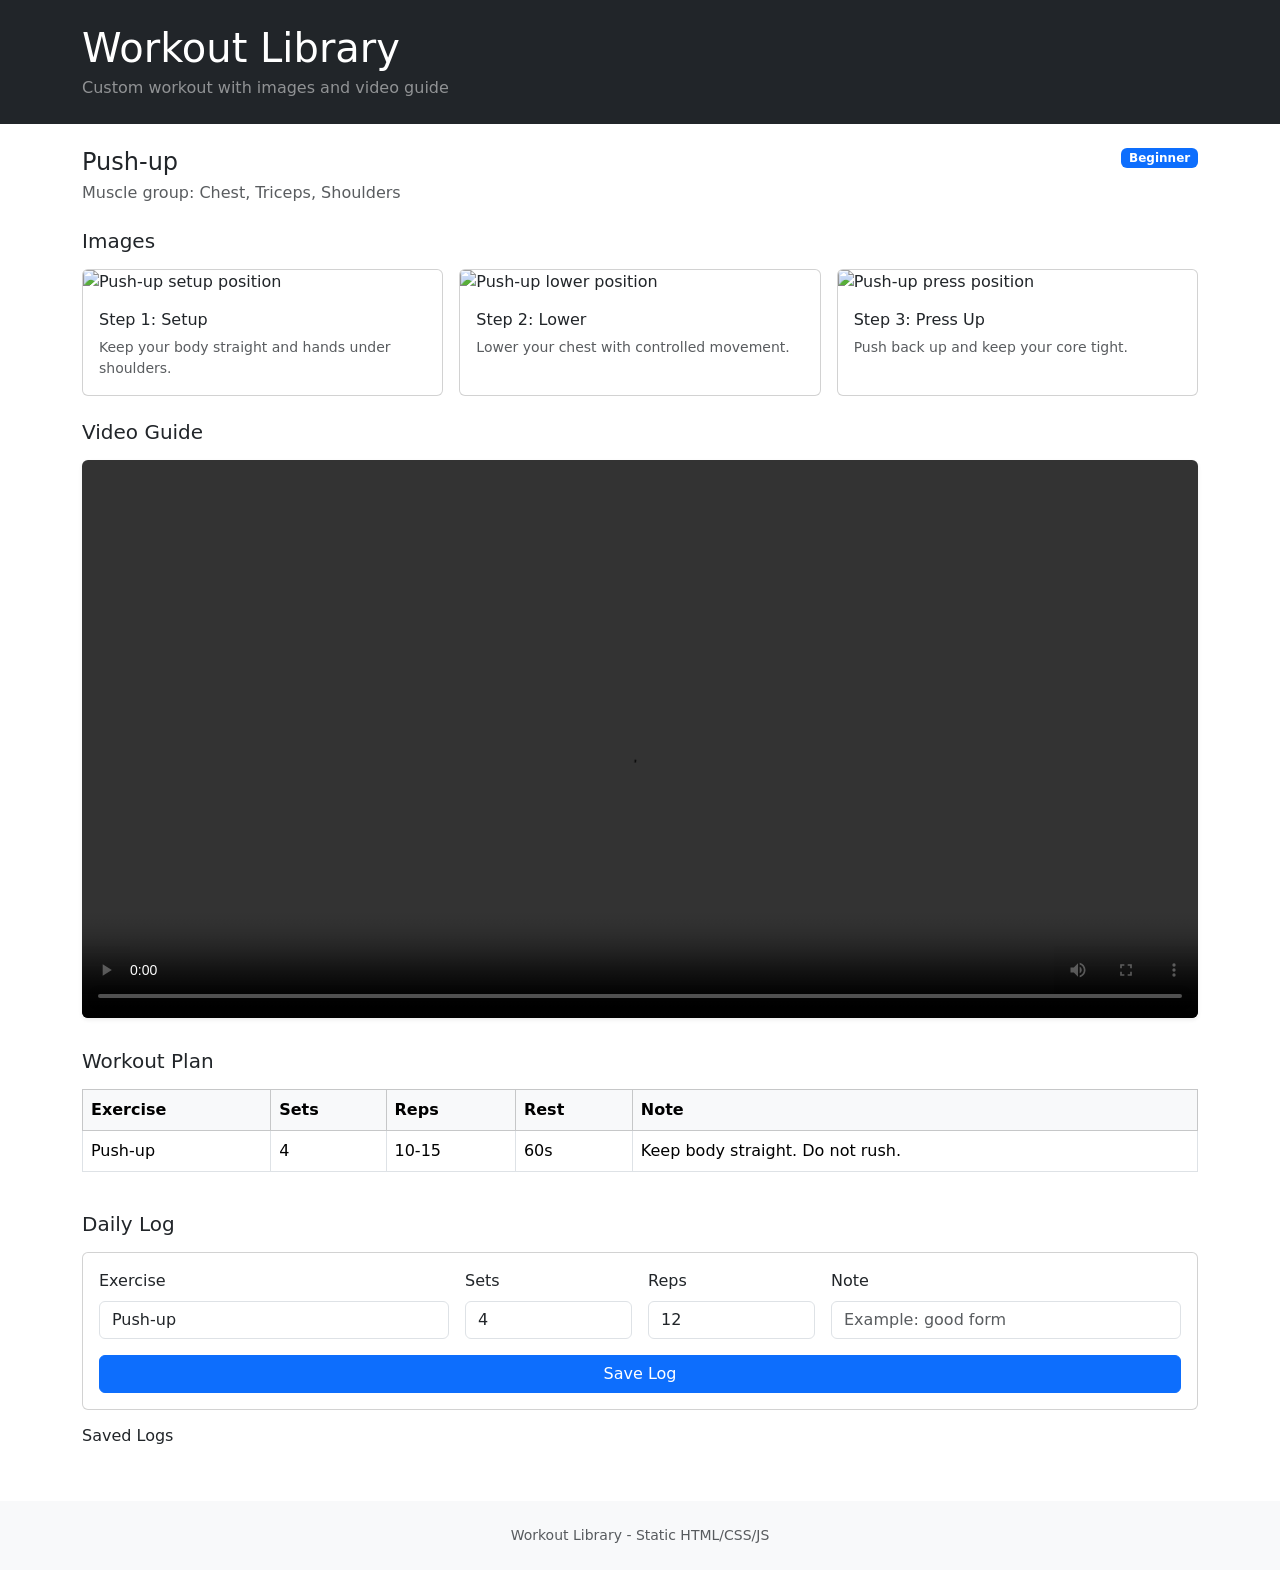
==== index.html @ 6183d4b6 "add index" ====
<!doctype html>
<html lang="en">
<head>
  <meta charset="UTF-8" />
  <meta name="viewport" content="width=device-width, initial-scale=1.0" />

  <title>Workout Library</title>

  <!-- Bootstrap 5 CDN -->
  <link
    href="https://cdn.jsdelivr.net/npm/bootstrap@5.3.3/dist/css/bootstrap.min.css"
    rel="stylesheet"
  />

  <link rel="stylesheet" href="./assets/css/style.css" />
</head>
<body>
  <header class="bg-dark text-white py-4">
    <div class="container">
      <h1 class="mb-1">Workout Library</h1>
      <p class="mb-0 text-white-50">
        Custom workout with images and video guide
      </p>
    </div>
  </header>

  <main class="container py-4">
    <section class="mb-4">
      <div class="d-flex flex-column flex-md-row justify-content-between gap-3">
        <div>
          <h2 class="h4 mb-1">Push-up</h2>
          <p class="text-muted mb-0">
            Muscle group: Chest, Triceps, Shoulders
          </p>
        </div>

        <span class="badge text-bg-primary align-self-start">
          Beginner
        </span>
      </div>
    </section>

    <section class="mb-4">
      <h3 class="h5 mb-3">Images</h3>

      <div class="row g-3">
        <div class="col-12 col-md-4">
          <div class="card h-100">
            <img
              src="./assets/images/pushup-1.jpg"
              class="card-img-top workout-image"
              alt="Push-up setup position"
            />
            <div class="card-body">
              <h4 class="h6 card-title">Step 1: Setup</h4>
              <p class="card-text small text-muted">
                Keep your body straight and hands under shoulders.
              </p>
            </div>
          </div>
        </div>

        <div class="col-12 col-md-4">
          <div class="card h-100">
            <img
              src="./assets/images/pushup-2.jpg"
              class="card-img-top workout-image"
              alt="Push-up lower position"
            />
            <div class="card-body">
              <h4 class="h6 card-title">Step 2: Lower</h4>
              <p class="card-text small text-muted">
                Lower your chest with controlled movement.
              </p>
            </div>
          </div>
        </div>

        <div class="col-12 col-md-4">
          <div class="card h-100">
            <img
              src="./assets/images/pushup-3.jpg"
              class="card-img-top workout-image"
              alt="Push-up press position"
            />
            <div class="card-body">
              <h4 class="h6 card-title">Step 3: Press Up</h4>
              <p class="card-text small text-muted">
                Push back up and keep your core tight.
              </p>
            </div>
          </div>
        </div>
      </div>
    </section>

    <section class="mb-4">
      <h3 class="h5 mb-3">Video Guide</h3>

      <!-- Option A: Local MP4 video -->
      <video class="w-100 rounded shadow-sm" controls>
        <source src="./assets/videos/pushup-guide.mp4" type="video/mp4" />
        Your browser does not support the video tag.
      </video>

      <!-- Option B: YouTube embed, use this if you do not want to upload mp4 -->
      <!--
      <div class="ratio ratio-16x9">
        <iframe
          src="https://www.youtube.com/embed/VIDEO_ID"
          title="Push-up guide"
          allowfullscreen>
        </iframe>
      </div>
      -->
    </section>

    <section class="mb-4">
      <h3 class="h5 mb-3">Workout Plan</h3>

      <div class="table-responsive">
        <table class="table table-bordered align-middle">
          <thead class="table-light">
            <tr>
              <th>Exercise</th>
              <th>Sets</th>
              <th>Reps</th>
              <th>Rest</th>
              <th>Note</th>
            </tr>
          </thead>
          <tbody>
            <tr>
              <td>Push-up</td>
              <td>4</td>
              <td>10-15</td>
              <td>60s</td>
              <td>Keep body straight. Do not rush.</td>
            </tr>
          </tbody>
        </table>
      </div>
    </section>

    <section class="mb-4">
      <h3 class="h5 mb-3">Daily Log</h3>

      <form id="logForm" class="card card-body">
        <div class="row g-3">
          <div class="col-12 col-md-4">
            <label for="exerciseName" class="form-label">Exercise</label>
            <input
              id="exerciseName"
              class="form-control"
              type="text"
              value="Push-up"
            />
          </div>

          <div class="col-6 col-md-2">
            <label for="sets" class="form-label">Sets</label>
            <input id="sets" class="form-control" type="number" value="4" />
          </div>

          <div class="col-6 col-md-2">
            <label for="reps" class="form-label">Reps</label>
            <input id="reps" class="form-control" type="number" value="12" />
          </div>

          <div class="col-12 col-md-4">
            <label for="note" class="form-label">Note</label>
            <input
              id="note"
              class="form-control"
              type="text"
              placeholder="Example: good form"
            />
          </div>
        </div>

        <button class="btn btn-primary mt-3" type="submit">
          Save Log
        </button>
      </form>

      <div class="mt-3">
        <h4 class="h6">Saved Logs</h4>
        <ul id="logList" class="list-group"></ul>
      </div>
    </section>
  </main>

  <footer class="py-4 bg-light">
    <div class="container text-center text-muted small">
      Workout Library - Static HTML/CSS/JS
    </div>
  </footer>

  <script src="./assets/js/app.js"></script>
</body>
</html>
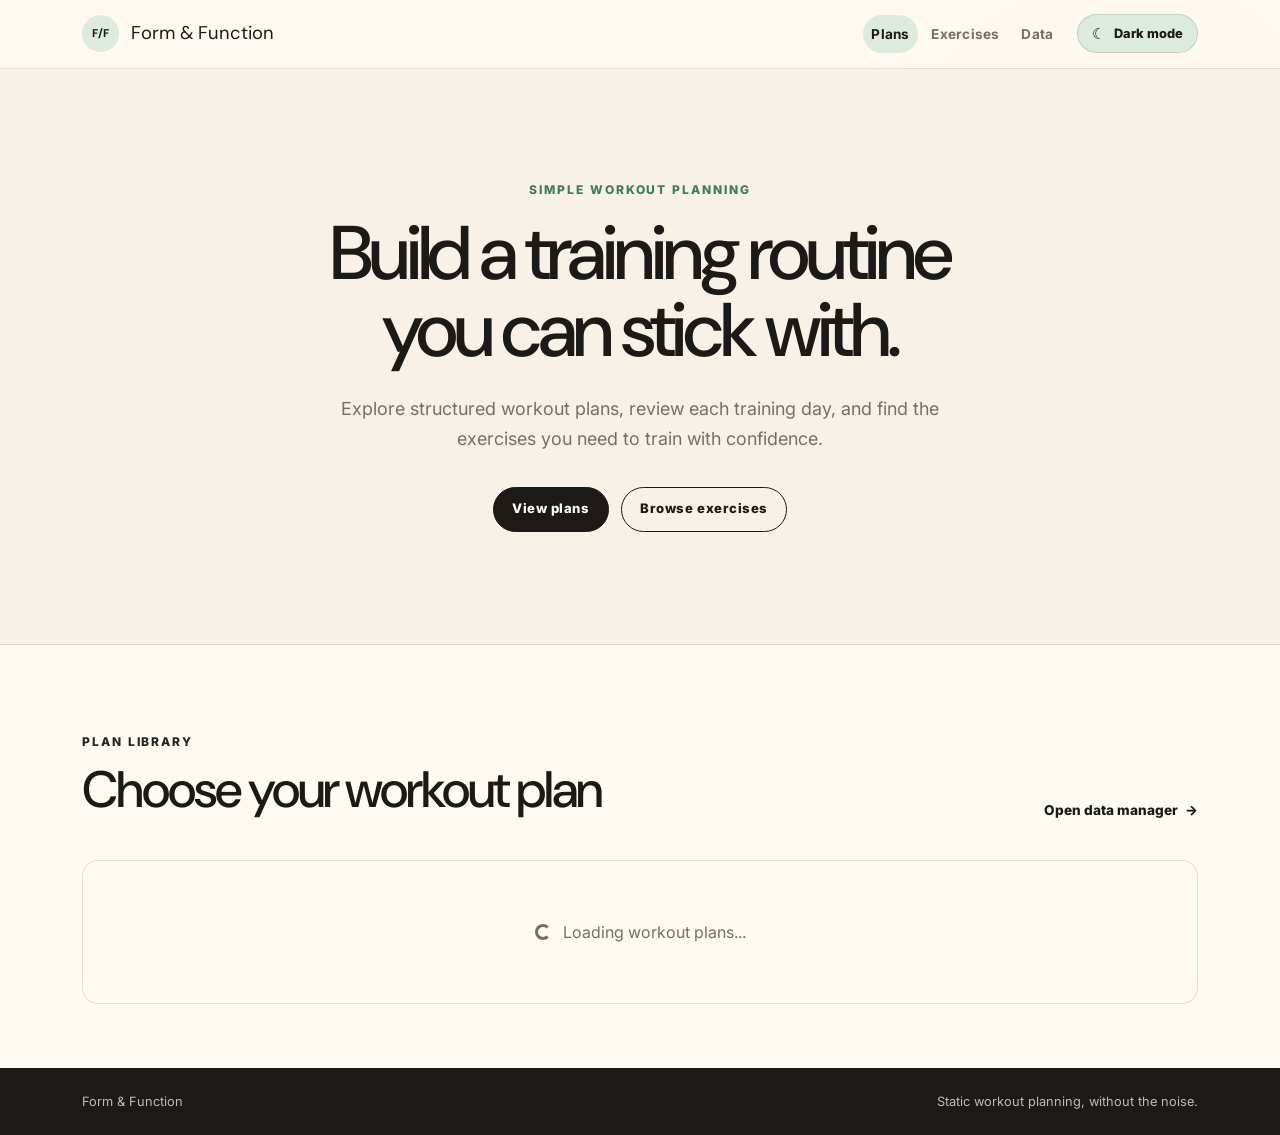
==== commit 2402aa08: "[v2] | Update UI." ====
--- a/index.html
+++ b/index.html
@@ -1,201 +1,122 @@
 <!doctype html>
 <html lang="en">
 <head>
-  <meta charset="UTF-8" />
-  <meta name="viewport" content="width=device-width, initial-scale=1.0" />
-
-  <title>Workout Library</title>
-
-  <!-- Bootstrap 5 CDN -->
+  <meta charset="utf-8" />
+  <meta name="viewport" content="width=device-width, initial-scale=1" />
+  <meta
+    name="description"
+    content="Browse JSON-driven workout plans for strength, mobility, and conditioning."
+  />
+  <title>Workout Plans | Form & Function</title>
   <link
     href="https://cdn.jsdelivr.net/npm/bootstrap@5.3.3/dist/css/bootstrap.min.css"
     rel="stylesheet"
+    integrity="sha384-QWTKZyjpPEjISv5WaRU9OFeRpok6YctnYmDr5pNlyT2bRjXh0JMhjY6hW+ALEwIH"
+    crossorigin="anonymous"
   />
-
-  <link rel="stylesheet" href="./assets/css/style.css" />
+  <script>
+    (() => {
+      const storedTheme = localStorage.getItem("ff-theme");
+      const prefersDark = window.matchMedia("(prefers-color-scheme: dark)").matches;
+      const theme = storedTheme || (prefersDark ? "dark" : "light");
+      document.documentElement.setAttribute("data-theme", theme);
+    })();
+  </script>
+  <link rel="stylesheet" href="./assets/css/main.css" />
 </head>
 <body>
-  <header class="bg-dark text-white py-4">
+  <nav class="navbar navbar-expand-md navbar-light home-navbar" aria-label="Primary navigation">
     <div class="container">
-      <h1 class="mb-1">Workout Library</h1>
-      <p class="mb-0 text-white-50">
-        Custom workout with images and video guide
-      </p>
+      <a class="navbar-brand" href="./index.html">
+        <span class="brand-mark" aria-hidden="true">F/F</span>
+        Form &amp; Function
+      </a>
+      <button
+        class="navbar-toggler"
+        type="button"
+        data-bs-toggle="collapse"
+        data-bs-target="#mainNavigation"
+        aria-controls="mainNavigation"
+        aria-expanded="false"
+        aria-label="Toggle navigation"
+      >
+        <span class="navbar-toggler-icon"></span>
+      </button>
+      <div class="collapse navbar-collapse" id="mainNavigation">
+        <ul class="navbar-nav ms-auto">
+          <li class="nav-item"><a class="nav-link active" aria-current="page" href="./index.html">Plans</a></li>
+          <li class="nav-item"><a class="nav-link" href="./exercises.html">Exercises</a></li>
+          <li class="nav-item"><a class="nav-link" href="./data-manager.html">Data</a></li>
+        </ul>
+        <button
+          class="theme-toggle"
+          type="button"
+          data-theme-toggle
+          aria-label="Switch to dark mode"
+          aria-pressed="false"
+        >
+          <span class="theme-toggle-icon" aria-hidden="true"></span>
+          <span class="theme-toggle-label">Dark mode</span>
+        </button>
+      </div>
     </div>
-  </header>
+  </nav>
 
-  <main class="container py-4">
-    <section class="mb-4">
-      <div class="d-flex flex-column flex-md-row justify-content-between gap-3">
-        <div>
-          <h2 class="h4 mb-1">Push-up</h2>
-          <p class="text-muted mb-0">
-            Muscle group: Chest, Triceps, Shoulders
+  <main>
+    <header class="home-hero">
+      <div class="container">
+        <div class="home-hero-content">
+          <p class="eyebrow mb-3">Simple workout planning</p>
+          <h1 class="home-hero-title">Build a training routine you can stick with.</h1>
+          <p class="home-hero-copy">
+            Explore structured workout plans, review each training day, and find the exercises
+            you need to train with confidence.
           </p>
-        </div>
-
-        <span class="badge text-bg-primary align-self-start">
-          Beginner
-        </span>
-      </div>
-    </section>
-
-    <section class="mb-4">
-      <h3 class="h5 mb-3">Images</h3>
-
-      <div class="row g-3">
-        <div class="col-12 col-md-4">
-          <div class="card h-100">
-            <img
-              src="./assets/images/pushup-1.jpg"
-              class="card-img-top workout-image"
-              alt="Push-up setup position"
-            />
-            <div class="card-body">
-              <h4 class="h6 card-title">Step 1: Setup</h4>
-              <p class="card-text small text-muted">
-                Keep your body straight and hands under shoulders.
-              </p>
-            </div>
-          </div>
-        </div>
-
-        <div class="col-12 col-md-4">
-          <div class="card h-100">
-            <img
-              src="./assets/images/pushup-2.jpg"
-              class="card-img-top workout-image"
-              alt="Push-up lower position"
-            />
-            <div class="card-body">
-              <h4 class="h6 card-title">Step 2: Lower</h4>
-              <p class="card-text small text-muted">
-                Lower your chest with controlled movement.
-              </p>
-            </div>
-          </div>
-        </div>
-
-        <div class="col-12 col-md-4">
-          <div class="card h-100">
-            <img
-              src="./assets/images/pushup-3.jpg"
-              class="card-img-top workout-image"
-              alt="Push-up press position"
-            />
-            <div class="card-body">
-              <h4 class="h6 card-title">Step 3: Press Up</h4>
-              <p class="card-text small text-muted">
-                Push back up and keep your core tight.
-              </p>
-            </div>
+          <div class="home-hero-actions">
+            <a class="btn btn-dark" href="#plans-heading">View plans</a>
+            <a class="btn btn-outline-dark" href="./exercises.html">Browse exercises</a>
           </div>
         </div>
       </div>
-    </section>
+    </header>
 
-    <section class="mb-4">
-      <h3 class="h5 mb-3">Video Guide</h3>
-
-      <!-- Option A: Local MP4 video -->
-      <video class="w-100 rounded shadow-sm" controls>
-        <source src="./assets/videos/pushup-guide.mp4" type="video/mp4" />
-        Your browser does not support the video tag.
-      </video>
-
-      <!-- Option B: YouTube embed, use this if you do not want to upload mp4 -->
-      <!--
-      <div class="ratio ratio-16x9">
-        <iframe
-          src="https://www.youtube.com/embed/VIDEO_ID"
-          title="Push-up guide"
-          allowfullscreen>
-        </iframe>
-      </div>
-      -->
-    </section>
-
-    <section class="mb-4">
-      <h3 class="h5 mb-3">Workout Plan</h3>
-
-      <div class="table-responsive">
-        <table class="table table-bordered align-middle">
-          <thead class="table-light">
-            <tr>
-              <th>Exercise</th>
-              <th>Sets</th>
-              <th>Reps</th>
-              <th>Rest</th>
-              <th>Note</th>
-            </tr>
-          </thead>
-          <tbody>
-            <tr>
-              <td>Push-up</td>
-              <td>4</td>
-              <td>10-15</td>
-              <td>60s</td>
-              <td>Keep body straight. Do not rush.</td>
-            </tr>
-          </tbody>
-        </table>
-      </div>
-    </section>
-
-    <section class="mb-4">
-      <h3 class="h5 mb-3">Daily Log</h3>
-
-      <form id="logForm" class="card card-body">
-        <div class="row g-3">
-          <div class="col-12 col-md-4">
-            <label for="exerciseName" class="form-label">Exercise</label>
-            <input
-              id="exerciseName"
-              class="form-control"
-              type="text"
-              value="Push-up"
-            />
+    <section class="plans-section" aria-labelledby="plans-heading">
+      <div class="container">
+        <div class="section-heading">
+          <div>
+            <p class="eyebrow text-dark mb-2">Plan library</p>
+            <h2 id="plans-heading" class="mb-0">Choose your workout plan</h2>
           </div>
-
-          <div class="col-6 col-md-2">
-            <label for="sets" class="form-label">Sets</label>
-            <input id="sets" class="form-control" type="number" value="4" />
-          </div>
-
-          <div class="col-6 col-md-2">
-            <label for="reps" class="form-label">Reps</label>
-            <input id="reps" class="form-control" type="number" value="12" />
-          </div>
-
-          <div class="col-12 col-md-4">
-            <label for="note" class="form-label">Note</label>
-            <input
-              id="note"
-              class="form-control"
-              type="text"
-              placeholder="Example: good form"
-            />
-          </div>
+          <a class="section-action" href="./data-manager.html">
+            Open data manager
+            <span aria-hidden="true">&rarr;</span>
+          </a>
         </div>
 
-        <button class="btn btn-primary mt-3" type="submit">
-          Save Log
-        </button>
-      </form>
-
-      <div class="mt-3">
-        <h4 class="h6">Saved Logs</h4>
-        <ul id="logList" class="list-group"></ul>
+        <div id="plan-status" class="status-panel" role="status" aria-live="polite">
+          <span class="spinner-border spinner-border-sm" aria-hidden="true"></span>
+          Loading workout plans...
+        </div>
+        <div id="plan-list" class="row g-4" aria-live="polite"></div>
       </div>
     </section>
   </main>
 
-  <footer class="py-4 bg-light">
-    <div class="container text-center text-muted small">
-      Workout Library - Static HTML/CSS/JS
+  <footer class="site-footer">
+    <div class="container d-flex flex-column flex-sm-row justify-content-between gap-2">
+      <span>Form &amp; Function</span>
+      <span>Static workout planning, without the noise.</span>
     </div>
   </footer>
 
+  <script
+    src="https://cdn.jsdelivr.net/npm/bootstrap@5.3.3/dist/js/bootstrap.bundle.min.js"
+    integrity="sha384-YvpcrYf0tY3lHB60NNkmXc5s9fDVZLESaAA55NDzOxhy9GkcIdslK1eN7N6jIeHz"
+    crossorigin="anonymous"
+  ></script>
+  <script src="./assets/js/utils.js"></script>
+  <script src="./assets/js/data-loader.js"></script>
+  <script src="./assets/js/plans-view.js"></script>
   <script src="./assets/js/app.js"></script>
 </body>
-</html>+</html>
--- a/assets/css/main.css
+++ b/assets/css/main.css
@@ -0,0 +1,1571 @@
+@import url("https://fonts.googleapis.com/css2?family=DM+Sans:wght@500;700;800&family=Inter:wght@400;500;600;700;800&display=swap");
+
+:root {
+  --color-bg: #f7f1e8;
+  --color-surface: #fffaf2;
+  --color-text: #1c1a16;
+  --color-muted: #756f65;
+  --color-primary: #3f7d58;
+  --color-primary-light: #dcebdd;
+  --color-border: rgba(28, 26, 22, 0.12);
+  --color-accent-contrast: #1c1a16;
+  --font-heading: "DM Sans", system-ui, sans-serif;
+  --font-body: "Inter", system-ui, sans-serif;
+  --ink: var(--color-text);
+  --ink-soft: var(--color-muted);
+  --paper: var(--color-bg);
+  --paper-light: var(--color-surface);
+  --moss: var(--color-primary);
+  --lime: #c7e2b1;
+  --line: var(--color-border);
+  --shadow: 0 18px 45px rgba(28, 26, 22, 0.1);
+  --color-accent: var(--color-primary-light);
+  --container-width: 1120px;
+  --nav-bg: rgba(255, 250, 242, 0.96);
+  --nav-link: var(--color-muted);
+  --nav-link-active-bg: var(--color-primary-light);
+  --nav-link-active-text: var(--color-text);
+  --nav-toggler-border: var(--color-border);
+  --surface-elevated: var(--color-surface);
+  --surface-alt: var(--color-primary-light);
+  --surface-strong: #ffffff;
+  --surface-dark: #1c1a16;
+  --text-inverse: #fffaf2;
+  --text-inverse-soft: rgba(255, 250, 242, 0.72);
+  --badge-bg: var(--color-primary);
+  --badge-text: #ffffff;
+  --muted-panel: #f3ece2;
+  --warning-border: rgba(63, 125, 88, 0.14);
+  --success-bg: #d1e7dd;
+  --success-text: #0f5132;
+  --error-bg: #f8d7da;
+  --error-text: #842029;
+  --warning-bg: #fff3cd;
+  --warning-text: #664d03;
+  --toggle-bg: var(--color-primary-light);
+  --toggle-border: var(--color-border);
+  --toggle-text: var(--color-text);
+  --focus-ring: rgba(63, 125, 88, 0.18);
+  color-scheme: light;
+}
+
+:root[data-theme="dark"] {
+  --color-bg: #151410;
+  --color-surface: #1d1b16;
+  --color-text: #f5efe6;
+  --color-muted: #b4ac9f;
+  --color-primary: #74a57f;
+  --color-primary-light: #243228;
+  --color-border: rgba(245, 239, 230, 0.1);
+  --color-accent-contrast: #10100d;
+  --ink: var(--color-text);
+  --ink-soft: var(--color-muted);
+  --paper: var(--color-bg);
+  --paper-light: var(--color-surface);
+  --moss: var(--color-primary);
+  --lime: #b8d2a0;
+  --line: var(--color-border);
+  --shadow: 0 22px 48px rgba(0, 0, 0, 0.42);
+  --color-accent: var(--color-primary-light);
+  --nav-bg: rgba(21, 20, 16, 0.96);
+  --nav-link: var(--color-muted);
+  --nav-link-active-bg: var(--color-primary-light);
+  --nav-link-active-text: var(--color-text);
+  --nav-toggler-border: rgba(236, 241, 234, 0.16);
+  --surface-elevated: var(--color-surface);
+  --surface-alt: var(--color-primary-light);
+  --surface-strong: #26231d;
+  --surface-dark: #0f0f0d;
+  --text-inverse: var(--color-text);
+  --text-inverse-soft: rgba(245, 239, 230, 0.74);
+  --badge-bg: var(--color-primary);
+  --badge-text: #10100d;
+  --muted-panel: #24211c;
+  --warning-border: rgba(116, 165, 127, 0.18);
+  --success-bg: #123227;
+  --success-text: #9fd8bc;
+  --error-bg: #3b1d22;
+  --error-text: #f4b5be;
+  --warning-bg: #40331a;
+  --warning-text: #f2db9c;
+  --toggle-bg: var(--color-primary-light);
+  --toggle-border: rgba(236, 241, 234, 0.12);
+  --toggle-text: var(--color-text);
+  --focus-ring: rgba(116, 165, 127, 0.26);
+  color-scheme: dark;
+}
+
+html {
+  min-width: 320px;
+}
+
+body {
+  background:
+    radial-gradient(circle at 88% 18%, rgba(213, 242, 101, 0.28), transparent 24rem),
+    var(--paper);
+  color: var(--ink);
+  font-family: var(--font-body);
+}
+
+.navbar {
+  background: var(--ink);
+  border-bottom: 1px solid rgba(255, 255, 255, 0.12);
+  padding-block: 1rem;
+}
+
+.navbar-brand {
+  align-items: center;
+  display: flex;
+  font-family: var(--font-heading);
+  font-size: 1.15rem;
+  gap: 0.75rem;
+}
+
+.brand-mark {
+  align-items: center;
+  background: var(--lime);
+  border-radius: 50%;
+  color: var(--ink);
+  display: inline-flex;
+  font-family: var(--font-heading);
+  font-size: 0.7rem;
+  font-weight: 800;
+  height: 2.3rem;
+  justify-content: center;
+  letter-spacing: -0.06em;
+  width: 2.3rem;
+}
+
+.nav-link {
+  font-size: 0.9rem;
+  font-weight: 700;
+  letter-spacing: 0.04em;
+}
+
+.home-navbar {
+  background: var(--nav-bg);
+  border-bottom: 1px solid var(--color-border);
+  min-height: 4.25rem;
+  padding-block: 0.65rem;
+}
+
+.home-navbar .navbar-brand {
+  color: var(--color-text);
+}
+
+.home-navbar .brand-mark {
+  background: var(--color-accent);
+}
+
+.home-navbar .navbar-toggler {
+  border-color: var(--nav-toggler-border);
+  padding: 0.35rem 0.55rem;
+}
+
+.home-navbar .navbar-toggler:focus {
+  box-shadow: 0 0 0 0.2rem var(--focus-ring);
+}
+
+.home-navbar .navbar-toggler-icon {
+  background-image: var(--bs-navbar-toggler-icon-bg);
+}
+
+.home-navbar .navbar-nav {
+  gap: 0.35rem;
+}
+
+.home-navbar .nav-link {
+  border-radius: 999px;
+  color: var(--nav-link);
+  font-size: 0.85rem;
+  letter-spacing: 0.02em;
+  padding: 0.55rem 0.85rem;
+}
+
+.home-navbar .nav-link:hover,
+.home-navbar .nav-link:focus {
+  color: var(--color-text);
+}
+
+.home-navbar .nav-link.active {
+  background: var(--nav-link-active-bg);
+  color: var(--nav-link-active-text);
+}
+
+.theme-toggle {
+  align-items: center;
+  background: var(--toggle-bg);
+  border: 1px solid var(--toggle-border);
+  border-radius: 999px;
+  color: var(--toggle-text);
+  display: inline-flex;
+  font-size: 0.8rem;
+  font-weight: 800;
+  gap: 0.55rem;
+  margin-left: 1rem;
+  padding: 0.55rem 0.85rem;
+}
+
+.theme-toggle:hover,
+.theme-toggle:focus {
+  background: var(--nav-link-active-bg);
+  color: var(--color-text);
+}
+
+.theme-toggle:focus-visible {
+  box-shadow: 0 0 0 0.2rem var(--focus-ring);
+  outline: 0;
+}
+
+.theme-toggle-icon {
+  align-items: center;
+  display: inline-flex;
+  font-size: 0.95rem;
+  justify-content: center;
+  line-height: 1;
+}
+
+.theme-toggle-icon::before {
+  content: "☾";
+}
+
+:root[data-theme="dark"] .theme-toggle-icon::before {
+  content: "☀";
+}
+
+.home-hero {
+  background: var(--color-bg);
+  border-bottom: 1px solid var(--color-border);
+  padding: clamp(4.5rem, 9vw, 7rem) 0;
+}
+
+.home-hero-content {
+  margin: 0 auto;
+  max-width: 52rem;
+  text-align: center;
+}
+
+.home-hero .eyebrow {
+  color: var(--moss);
+}
+
+.home-hero-title {
+  color: var(--color-text);
+  font-family: var(--font-heading);
+  font-size: clamp(3.5rem, 7vw, 4.75rem);
+  letter-spacing: -0.055em;
+  line-height: 1.02;
+  margin: 0 auto;
+  max-width: 13ch;
+}
+
+.home-hero-copy {
+  color: var(--color-muted);
+  font-size: clamp(1rem, 2vw, 1.125rem);
+  line-height: 1.7;
+  margin: 1.5rem auto 0;
+  max-width: 39rem;
+}
+
+.home-hero-actions {
+  display: flex;
+  flex-wrap: wrap;
+  gap: 0.75rem;
+  justify-content: center;
+  margin-top: 2rem;
+}
+
+.eyebrow {
+  color: var(--lime);
+  font-size: 0.75rem;
+  font-weight: 800;
+  letter-spacing: 0.16em;
+  text-transform: uppercase;
+}
+
+.display-title {
+  font-family: var(--font-heading);
+  font-size: clamp(2.8rem, 7vw, 5.8rem);
+  letter-spacing: -0.055em;
+  line-height: 0.98;
+  max-width: 13ch;
+}
+
+.hero-copy {
+  color: var(--color-muted);
+  font-size: 1.05rem;
+  line-height: 1.7;
+  max-width: 42rem;
+}
+
+.page-hero-copy {
+  margin: 0 auto;
+  max-width: 50rem;
+  text-align: center;
+}
+
+.page-hero-title {
+  color: var(--color-text);
+  font-family: var(--font-heading);
+  font-size: clamp(3rem, 6vw, 4.6rem);
+  letter-spacing: -0.055em;
+  line-height: 1.02;
+  margin: 0 auto;
+  max-width: 12ch;
+}
+
+.page-hero-text {
+  color: var(--color-muted);
+  font-size: 1.02rem;
+  line-height: 1.72;
+  margin: 0 auto;
+  max-width: 42rem;
+}
+
+.page-hero-text code,
+.detail-description code {
+  color: var(--moss);
+}
+
+.page-hero-shell,
+.detail-hero-shell {
+  margin: 0 auto;
+  max-width: 54rem;
+  text-align: center;
+}
+
+.page-hero-actions {
+  display: flex;
+  justify-content: center;
+  margin-top: 2rem;
+}
+
+.plans-section {
+  background: var(--color-surface);
+  padding: clamp(3.5rem, 7vw, 5.5rem) 0;
+  scroll-margin-top: 1rem;
+}
+
+.section-heading {
+  align-items: end;
+  display: flex;
+  gap: 2rem;
+  justify-content: space-between;
+  margin-bottom: 2.5rem;
+}
+
+.section-heading h2 {
+  font-family: var(--font-heading);
+  font-size: clamp(2rem, 4vw, 3.25rem);
+  letter-spacing: -0.04em;
+}
+
+.section-action {
+  align-items: center;
+  color: var(--color-text);
+  display: inline-flex;
+  font-size: 0.85rem;
+  font-weight: 800;
+  gap: 0.45rem;
+  text-decoration: none;
+}
+
+.section-action:hover {
+  color: var(--moss);
+}
+
+.btn {
+  border-radius: 999px;
+  font-size: 0.82rem;
+  font-weight: 800;
+  letter-spacing: 0.04em;
+  padding: 0.72rem 1.15rem;
+}
+
+.btn-dark {
+  background: var(--surface-dark);
+  border-color: var(--surface-dark);
+  color: var(--text-inverse);
+}
+
+.btn-dark:hover,
+.btn-dark:focus {
+  background: var(--surface-dark);
+  border-color: var(--surface-dark);
+  color: var(--text-inverse);
+}
+
+.btn-outline-dark {
+  border-color: var(--color-text);
+  color: var(--color-text);
+}
+
+.btn-outline-dark:hover,
+.btn-outline-dark:focus {
+  background: var(--color-text);
+  border-color: var(--color-text);
+  color: var(--color-bg);
+}
+
+.form-control,
+.form-select,
+textarea.form-control {
+  background-color: var(--surface-strong);
+  border-color: var(--line);
+  color: var(--color-text);
+}
+
+.form-control:focus,
+.form-select:focus,
+textarea.form-control:focus {
+  background-color: var(--surface-strong);
+  border-color: var(--moss);
+  box-shadow: 0 0 0 0.25rem var(--focus-ring);
+  color: var(--color-text);
+}
+
+.form-control::placeholder,
+textarea.form-control::placeholder {
+  color: var(--color-muted);
+}
+
+.form-control::file-selector-button {
+  background: var(--surface-elevated);
+  border: 0;
+  color: var(--color-text);
+}
+
+.status-panel {
+  align-items: center;
+  background: var(--surface-elevated);
+  border: 1px solid var(--line);
+  border-radius: 1rem;
+  color: var(--ink-soft);
+  display: flex;
+  gap: 0.75rem;
+  justify-content: center;
+  min-height: 9rem;
+  padding: 2rem;
+  text-align: center;
+}
+
+.status-panel[hidden] {
+  display: none;
+}
+
+.plan-card {
+  background: var(--surface-elevated);
+  border: 1px solid var(--line);
+  border-radius: 1.25rem;
+  box-shadow: none;
+  height: 100%;
+  overflow: hidden;
+  position: relative;
+  transition: box-shadow 180ms ease, transform 180ms ease;
+}
+
+.plan-card:hover {
+  box-shadow: var(--shadow);
+  transform: translateY(-5px);
+}
+
+.plan-card::before {
+  background: var(--moss);
+  content: "";
+  height: 0.35rem;
+  inset: 0 0 auto;
+  position: absolute;
+}
+
+.plan-card .card-body {
+  display: flex;
+  flex-direction: column;
+  padding: 1.75rem;
+}
+
+.plan-number {
+  color: var(--moss);
+  font-size: 0.72rem;
+  font-weight: 800;
+  letter-spacing: 0.14em;
+  text-transform: uppercase;
+}
+
+.plan-card .card-title {
+  color: var(--color-text);
+  font-family: var(--font-heading);
+  font-size: 1.65rem;
+  letter-spacing: -0.03em;
+}
+
+.plan-card .card-text {
+  color: var(--ink-soft);
+  line-height: 1.65;
+}
+
+.day-count {
+  align-items: center;
+  border-top: 1px solid var(--line);
+  color: var(--ink-soft);
+  display: flex;
+  font-size: 0.82rem;
+  font-weight: 800;
+  justify-content: space-between;
+  margin-top: auto;
+  padding-top: 1.2rem;
+}
+
+.day-count strong {
+  color: var(--ink);
+  font-family: var(--font-heading);
+  font-size: 1.7rem;
+}
+
+.plan-card .btn {
+  margin-top: 1.25rem;
+}
+
+.site-footer {
+  background: var(--surface-dark);
+  color: var(--text-inverse-soft);
+  font-size: 0.8rem;
+  padding: 1.5rem 0;
+}
+
+.detail-hero {
+  background:
+    radial-gradient(circle at 84% 18%, rgba(213, 242, 101, 0.24), transparent 24rem),
+    var(--color-bg);
+  border-bottom: 1px solid var(--color-border);
+  color: var(--color-text);
+  padding: 2rem 0 clamp(3.5rem, 8vw, 6rem);
+}
+
+.back-link {
+  color: var(--color-muted);
+  display: inline-flex;
+  font-size: 0.82rem;
+  font-weight: 800;
+  gap: 0.5rem;
+  letter-spacing: 0.04em;
+  margin-bottom: clamp(3rem, 7vw, 5.5rem);
+  text-decoration: none;
+}
+
+.back-link:hover {
+  color: var(--moss);
+}
+
+.detail-heading {
+  margin: 0 auto;
+  max-width: 52rem;
+  text-align: center;
+}
+
+.detail-title {
+  color: var(--color-text);
+  font-family: var(--font-heading);
+  font-size: clamp(2.7rem, 7vw, 5.5rem);
+  letter-spacing: -0.055em;
+  line-height: 0.98;
+}
+
+.detail-description {
+  color: var(--color-muted);
+  font-size: 1.05rem;
+  line-height: 1.7;
+  max-width: 44rem;
+}
+
+.plan-summary {
+  display: flex;
+  gap: 0.75rem;
+  justify-content: center;
+  margin-top: 2.5rem;
+}
+
+.plan-summary[hidden],
+#plan-schedule[hidden] {
+  display: none;
+}
+
+.summary-stat {
+  background: var(--surface-elevated);
+  border: 1px solid var(--line);
+  border-radius: 1rem;
+  display: grid;
+  min-width: 9rem;
+  padding: 1rem 1.2rem;
+}
+
+.summary-stat strong {
+  color: var(--moss);
+  font-family: var(--font-heading);
+  font-size: 2rem;
+  line-height: 1;
+}
+
+.summary-stat span {
+  color: var(--color-muted);
+  font-size: 0.75rem;
+  font-weight: 800;
+  margin-top: 0.4rem;
+}
+
+.detail-content {
+  background: var(--color-surface);
+  min-height: 30rem;
+  padding: clamp(4rem, 8vw, 7rem) 0;
+}
+
+.schedule-note {
+  color: var(--ink-soft);
+  max-width: 28rem;
+  text-align: right;
+}
+
+.plan-accordion {
+  display: grid;
+  gap: 1rem;
+}
+
+.workout-day-accordion {
+  background: var(--surface-elevated);
+  border: 1px solid var(--line) !important;
+  border-radius: 1.25rem !important;
+  overflow: hidden;
+}
+
+.workout-day-accordion .accordion-button {
+  background: var(--surface-elevated);
+  box-shadow: none;
+  color: var(--ink);
+  gap: 1rem;
+  min-height: 6.5rem;
+  padding: 1.35rem 1.5rem;
+}
+
+.workout-day-accordion .accordion-button:not(.collapsed) {
+  background: var(--surface-alt);
+  color: var(--ink);
+}
+
+.workout-day-accordion .accordion-button:focus {
+  box-shadow: inset 0 0 0 3px rgba(47, 93, 69, 0.28);
+}
+
+.day-heading-copy {
+  display: grid;
+  gap: 0.35rem;
+  margin-right: auto;
+}
+
+.day-heading-copy strong {
+  font-family: var(--font-heading);
+  font-size: 1.3rem;
+}
+
+.day-heading-copy small {
+  color: var(--ink-soft);
+  line-height: 1.45;
+}
+
+.day-workout-count {
+  background: var(--surface-dark);
+  border-radius: 999px;
+  color: var(--text-inverse);
+  flex: 0 0 auto;
+  font-size: 0.72rem;
+  font-weight: 800;
+  padding: 0.45rem 0.7rem;
+}
+
+.workout-day-accordion .accordion-body {
+  display: grid;
+  gap: 1rem;
+  padding: 1.25rem;
+}
+
+.workout-item {
+  align-items: center;
+  background: var(--surface-strong);
+  border: 1px solid var(--line);
+  border-radius: 1rem;
+  display: flex;
+  gap: 1.5rem;
+  justify-content: space-between;
+  padding: 1.25rem;
+}
+
+.workout-overview {
+  align-items: flex-start;
+  display: flex;
+  gap: 1rem;
+}
+
+.exercise-initial {
+  align-items: center;
+  background: var(--lime);
+  border-radius: 0.75rem;
+  color: var(--color-accent-contrast);
+  display: flex;
+  flex: 0 0 auto;
+  font-family: var(--font-heading);
+  font-size: 1.4rem;
+  font-weight: 700;
+  height: 3rem;
+  justify-content: center;
+  width: 3rem;
+}
+
+.workout-name {
+  color: var(--color-text);
+  font-family: var(--font-heading);
+  font-size: 1.2rem;
+}
+
+.target-badge,
+.muscle-badge {
+  border-radius: 999px;
+  display: inline-flex;
+  font-size: 0.68rem;
+  font-weight: 800;
+  line-height: 1;
+  padding: 0.4rem 0.6rem;
+}
+
+.target-badge {
+  background: var(--badge-bg);
+  color: var(--badge-text);
+}
+
+.muscle-list {
+  display: flex;
+  flex-wrap: wrap;
+  gap: 0.35rem;
+}
+
+.muscle-badge {
+  background: var(--surface-alt);
+  color: var(--ink-soft);
+}
+
+.workout-note {
+  color: var(--ink-soft);
+  font-size: 0.85rem;
+  line-height: 1.55;
+}
+
+.workout-actions {
+  align-items: center;
+  display: flex;
+  flex: 0 0 auto;
+  gap: 1rem;
+}
+
+.workout-stats {
+  display: flex;
+  gap: 0.45rem;
+}
+
+.workout-stat {
+  background: var(--paper);
+  border-radius: 0.7rem;
+  display: grid;
+  min-width: 4.5rem;
+  padding: 0.65rem 0.75rem;
+}
+
+.workout-stat span,
+.detail-label {
+  color: var(--ink-soft);
+  font-size: 0.65rem;
+  font-weight: 800;
+  letter-spacing: 0.1em;
+  text-transform: uppercase;
+}
+
+.workout-stat strong {
+  color: var(--ink);
+  font-size: 0.88rem;
+  margin-top: 0.15rem;
+}
+
+.missing-workout {
+  align-items: end;
+  border-color: rgba(202, 138, 4, 0.35);
+}
+
+.empty-day,
+.empty-tutorial {
+  color: var(--ink-soft);
+  padding: 1rem;
+  text-align: center;
+}
+
+.workout-modal {
+  background: var(--surface-elevated);
+  border: 0;
+  border-radius: 1.25rem;
+}
+
+.workout-modal .modal-header {
+  color: var(--color-text);
+  border-bottom-color: var(--line);
+  padding: 1.35rem 1.5rem;
+}
+
+.workout-modal .modal-title,
+.modal-section-title {
+  color: var(--color-text);
+  font-family: var(--font-heading);
+  letter-spacing: -0.03em;
+}
+
+.workout-modal .modal-body {
+  padding: 1.5rem;
+}
+
+.exercise-description {
+  color: var(--ink-soft);
+  font-size: 1rem;
+  line-height: 1.7;
+}
+
+.detail-value {
+  font-family: var(--font-heading);
+  font-size: 1.35rem;
+  margin: 0.25rem 0 1.25rem;
+}
+
+.workout-note-panel {
+  background: var(--surface-alt);
+  border-radius: 0.9rem;
+  color: var(--ink-soft);
+  line-height: 1.6;
+  margin-top: 1.25rem;
+  padding: 1rem;
+}
+
+.story-slider {
+  background: var(--surface-dark);
+  border-radius: 1rem;
+  overflow: hidden;
+  position: relative;
+}
+
+.story-progress {
+  display: flex;
+  gap: 0.35rem;
+  inset: 0.8rem 0.8rem auto;
+  position: absolute;
+  z-index: 3;
+}
+
+.story-progress-track {
+  background: rgba(255, 255, 255, 0.35);
+  border-radius: 999px;
+  flex: 1;
+  height: 0.22rem;
+  overflow: hidden;
+}
+
+.story-progress-fill {
+  background: var(--text-inverse);
+  display: block;
+  height: 100%;
+  width: 0;
+}
+
+.story-progress-fill.is-active {
+  animation: story-progress 5s linear forwards;
+}
+
+.story-slider .carousel-inner {
+  min-height: clamp(24rem, 65vh, 46rem);
+}
+
+.story-slider .carousel-item {
+  align-items: center;
+  background: var(--surface-dark);
+  justify-content: center;
+  min-height: clamp(24rem, 65vh, 46rem);
+}
+
+.story-image {
+  display: block;
+  height: clamp(24rem, 65vh, 46rem);
+  margin-inline: auto;
+  max-width: 100%;
+  object-fit: contain;
+  width: 100%;
+}
+
+.story-placeholder {
+  align-items: center;
+  aspect-ratio: 4 / 3;
+  background:
+    radial-gradient(circle at 50% 40%, rgba(213, 242, 101, 0.18), transparent 30%),
+    var(--surface-dark);
+  border-radius: 1rem;
+  color: var(--text-inverse-soft);
+  display: flex;
+  flex-direction: column;
+  gap: 1rem;
+  justify-content: center;
+  padding: 2rem;
+  text-align: center;
+}
+
+.story-placeholder-mark {
+  align-items: center;
+  border: 1px solid rgba(213, 242, 101, 0.55);
+  border-radius: 50%;
+  color: var(--lime);
+  display: flex;
+  font-weight: 800;
+  height: 4rem;
+  justify-content: center;
+  width: 4rem;
+}
+
+.video-section {
+  border-top: 1px solid var(--line);
+  margin-top: 2rem;
+  padding-top: 1.5rem;
+}
+
+.video-section > .detail-label {
+  width: 100%;
+}
+
+.tutorial-video {
+  border-radius: 1rem;
+  margin-inline: auto;
+  max-width: 52rem;
+  overflow: hidden;
+}
+
+.video-section .btn,
+.video-section .empty-tutorial {
+  margin-inline: auto;
+}
+
+.video-section .btn {
+  display: inline-flex;
+}
+
+.library-hero {
+  background:
+    radial-gradient(circle at 85% 20%, rgba(213, 242, 101, 0.22), transparent 22rem),
+    var(--color-bg);
+  border-bottom: 1px solid var(--color-border);
+  color: var(--color-text);
+  padding: clamp(4.5rem, 9vw, 7.5rem) 0 4rem;
+}
+
+.library-hero code {
+  color: var(--moss);
+}
+
+.exercise-library {
+  background: var(--color-surface);
+  min-height: 35rem;
+  padding: clamp(4rem, 8vw, 7rem) 0;
+}
+
+.result-count {
+  color: var(--ink-soft);
+  font-size: 0.85rem;
+  font-weight: 800;
+}
+
+.filter-panel {
+  align-items: end;
+  background: var(--surface-elevated);
+  border: 1px solid var(--line);
+  border-radius: 1.25rem;
+  display: grid;
+  gap: 1rem;
+  grid-template-columns: minmax(0, 2fr) minmax(12rem, 1fr) auto;
+  margin-bottom: 2rem;
+  padding: 1.25rem;
+}
+
+.filter-field {
+  min-width: 0;
+}
+
+.filter-panel .form-label {
+  color: var(--ink-soft);
+  font-size: 0.7rem;
+  font-weight: 800;
+  letter-spacing: 0.08em;
+  text-transform: uppercase;
+}
+
+.filter-panel .form-control,
+.filter-panel .form-select {
+  background-color: var(--surface-strong);
+  border-color: var(--line);
+  border-radius: 0.8rem;
+  color: var(--color-text);
+  min-height: 3rem;
+}
+
+.filter-panel .form-control:focus,
+.filter-panel .form-select:focus {
+  border-color: var(--moss);
+  box-shadow: 0 0 0 0.25rem var(--focus-ring);
+}
+
+.exercise-card {
+  background: var(--surface-elevated);
+  border: 1px solid var(--line);
+  border-radius: 1.25rem;
+  display: flex;
+  flex-direction: column;
+  height: 100%;
+  overflow: hidden;
+  transition: box-shadow 180ms ease, transform 180ms ease;
+}
+
+.exercise-card:hover {
+  box-shadow: var(--shadow);
+  transform: translateY(-5px);
+}
+
+.exercise-card-top {
+  align-items: center;
+  background:
+    radial-gradient(circle at 82% 18%, rgba(213, 242, 101, 0.25), transparent 7rem),
+    var(--surface-dark);
+  display: flex;
+  justify-content: space-between;
+  min-height: 8.5rem;
+  padding: 1.4rem;
+}
+
+.exercise-card-initial {
+  color: var(--lime);
+  font-family: var(--font-heading);
+  font-size: 4.75rem;
+  line-height: 1;
+}
+
+.exercise-card-top .target-badge {
+  background: var(--lime);
+  color: var(--color-accent-contrast);
+}
+
+.exercise-card-body {
+  padding: 1.5rem 1.5rem 1rem;
+}
+
+.exercise-card-body h3 {
+  font-family: var(--font-heading);
+  font-size: 1.55rem;
+  letter-spacing: -0.03em;
+}
+
+.exercise-card-body p {
+  color: var(--ink-soft);
+  display: -webkit-box;
+  line-height: 1.6;
+  margin-bottom: 1.25rem;
+  min-height: 3.2em;
+  overflow: hidden;
+  -webkit-box-orient: vertical;
+  -webkit-line-clamp: 2;
+}
+
+.exercise-card-footer {
+  margin-top: auto;
+  padding: 0 1.5rem 1.5rem;
+}
+
+.media-summary {
+  border-top: 1px solid var(--line);
+  color: var(--ink-soft);
+  display: flex;
+  font-size: 0.72rem;
+  font-weight: 800;
+  justify-content: space-between;
+  margin-bottom: 1rem;
+  padding-top: 1rem;
+}
+
+.media-summary .has-media {
+  color: var(--moss);
+}
+
+.exercise-id-panel {
+  background: var(--surface-alt);
+  border-radius: 0.9rem;
+  margin-top: 1.5rem;
+  padding: 1rem;
+}
+
+.exercise-id-panel code {
+  color: var(--ink);
+  display: block;
+  margin-top: 0.35rem;
+  overflow-wrap: anywhere;
+}
+
+.manager-hero {
+  background:
+    radial-gradient(circle at 84% 18%, rgba(213, 242, 101, 0.24), transparent 24rem),
+    var(--color-bg);
+  border-bottom: 1px solid var(--color-border);
+  color: var(--color-text);
+  padding: clamp(4.5rem, 9vw, 7rem) 0 4rem;
+}
+
+.manager-section {
+  background: var(--color-surface);
+  padding: clamp(3.5rem, 7vw, 6rem) 0;
+}
+
+.manager-section-alt {
+  background: var(--surface-elevated);
+  border-block: 1px solid var(--line);
+}
+
+.manager-warning {
+  background: var(--muted-panel);
+  border: 1px solid var(--warning-border);
+  border-radius: 1rem;
+  color: var(--ink);
+  margin-bottom: 2rem;
+  padding: 1rem 1.2rem;
+}
+
+.workflow-grid {
+  display: grid;
+  gap: 0.8rem;
+  grid-template-columns: repeat(3, 1fr);
+}
+
+.workflow-grid > div {
+  align-items: flex-start;
+  background: var(--surface-elevated);
+  border: 1px solid var(--line);
+  border-radius: 1rem;
+  display: flex;
+  gap: 0.8rem;
+  min-height: 6rem;
+  padding: 1rem;
+}
+
+.workflow-grid strong {
+  align-items: center;
+  background: var(--color-accent);
+  border-radius: 50%;
+  color: var(--color-accent-contrast);
+  display: flex;
+  flex: 0 0 auto;
+  height: 2rem;
+  justify-content: center;
+  width: 2rem;
+}
+
+.workflow-grid span {
+  color: var(--ink-soft);
+  font-size: 0.86rem;
+  line-height: 1.5;
+}
+
+.manager-actions,
+.import-bar {
+  align-items: center;
+  display: flex;
+  flex-wrap: wrap;
+  gap: 0.65rem;
+}
+
+.import-bar {
+  background: var(--surface-elevated);
+  border: 1px solid var(--line);
+  border-radius: 1rem;
+  margin-bottom: 1rem;
+  padding: 1rem;
+}
+
+.import-bar > div {
+  flex: 1 1 18rem;
+}
+
+.import-bar .form-label,
+.editor-card .form-label,
+.workout-editor .form-label,
+#quick-create-form .form-label {
+  color: var(--ink-soft);
+  font-size: 0.68rem;
+  font-weight: 800;
+  letter-spacing: 0.08em;
+  text-transform: uppercase;
+}
+
+.manager-message {
+  border-radius: 0.75rem;
+  margin-bottom: 1rem;
+  min-height: 0;
+  padding: 0;
+}
+
+.manager-message:not(:empty) {
+  padding: 0.8rem 1rem;
+}
+
+.message-success {
+  background: var(--success-bg);
+  color: var(--success-text);
+}
+
+.message-error {
+  background: var(--error-bg);
+  color: var(--error-text);
+}
+
+.review-stats {
+  display: grid;
+  gap: 0.65rem;
+  grid-template-columns: repeat(6, 1fr);
+  margin: 1.25rem 0;
+}
+
+.review-stats > div {
+  background: var(--surface-elevated);
+  border: 1px solid var(--line);
+  border-radius: 0.85rem;
+  display: grid;
+  padding: 0.9rem;
+}
+
+.review-stats strong {
+  font-family: var(--font-heading);
+  font-size: 1.65rem;
+}
+
+.review-stats span {
+  color: var(--ink-soft);
+  font-size: 0.68rem;
+  font-weight: 800;
+}
+
+.validation-ok,
+.validation-list,
+.combined-status {
+  border-radius: 0.85rem;
+  margin: 0.75rem 0;
+  padding: 1rem;
+}
+
+.validation-ok,
+.combined-status.is-valid {
+  background: var(--success-bg);
+  color: var(--success-text);
+}
+
+.validation-errors,
+.combined-status.has-errors {
+  background: var(--error-bg);
+  color: var(--error-text);
+}
+
+.validation-warnings {
+  background: var(--warning-bg);
+  color: var(--warning-text);
+}
+
+.validation-list ul {
+  margin: 0.5rem 0 0;
+  max-height: 12rem;
+  overflow: auto;
+  padding-left: 1.2rem;
+}
+
+.draft-editor {
+  display: grid;
+  gap: 1rem;
+  margin-top: 1.5rem;
+}
+
+.editor-card {
+  background: var(--surface-elevated);
+  border: 1px solid var(--line);
+  border-radius: 1.15rem;
+  padding: 1.25rem;
+}
+
+.editor-card-heading,
+.day-editor-heading,
+.workout-editor-heading {
+  align-items: center;
+  display: flex;
+  justify-content: space-between;
+  margin-bottom: 1rem;
+}
+
+.editor-card-heading > div {
+  display: grid;
+}
+
+.editor-card-heading span,
+.day-editor-heading span {
+  color: var(--ink-soft);
+  font-size: 0.72rem;
+  font-weight: 800;
+}
+
+.editor-card-heading strong {
+  font-family: var(--font-heading);
+  font-size: 1.4rem;
+}
+
+.editor-heading-actions {
+  align-items: center;
+  display: flex;
+  gap: 0.6rem;
+}
+
+.editor-heading-actions .target-badge {
+  background: var(--badge-bg);
+  color: var(--badge-text);
+  line-height: 1;
+  margin: 0;
+}
+
+.day-editor-list,
+.workout-editor-list {
+  display: grid;
+  gap: 1rem;
+  margin-top: 1.25rem;
+}
+
+.day-editor {
+  background: var(--surface-alt);
+  border-radius: 1rem;
+  padding: 1rem;
+}
+
+.workout-editor {
+  background: var(--surface-strong);
+  border: 1px solid var(--line);
+  border-radius: 0.9rem;
+  padding: 1rem;
+}
+
+.workout-editor.missing-reference {
+  border-color: #dc3545;
+}
+
+.reference-ok,
+.reference-missing {
+  border-radius: 999px;
+  font-size: 0.68rem;
+  font-weight: 800;
+  padding: 0.35rem 0.55rem;
+}
+
+.reference-ok {
+  background: var(--success-bg);
+  color: var(--success-text);
+}
+
+.reference-missing {
+  background: var(--error-bg);
+  color: var(--error-text);
+}
+
+.selector-actions {
+  display: flex;
+  justify-content: flex-end;
+  margin-top: 0.55rem;
+}
+
+.workout-editor details summary {
+  color: var(--ink-soft);
+  cursor: pointer;
+  font-size: 0.75rem;
+  font-weight: 800;
+}
+
+.editor-empty {
+  background: var(--surface-elevated);
+  border: 1px dashed var(--line);
+  border-radius: 1rem;
+  color: var(--ink-soft);
+  padding: 2rem;
+  text-align: center;
+}
+
+@keyframes story-progress {
+  from {
+    width: 0;
+  }
+
+  to {
+    width: 100%;
+  }
+}
+
+@media (max-width: 767.98px) {
+  .navbar-collapse {
+    padding-top: 1rem;
+  }
+
+  .home-navbar .navbar-nav {
+    gap: 0.2rem;
+  }
+
+  .home-navbar .nav-link {
+    padding-inline: 0;
+  }
+
+  .home-navbar .nav-link.active {
+    background: transparent;
+    color: var(--color-text);
+  }
+
+  .theme-toggle {
+    justify-content: center;
+    margin-left: 0;
+    margin-top: 0.75rem;
+    width: 100%;
+  }
+
+  .home-hero {
+    padding: 4rem 0;
+  }
+
+  .home-hero-title {
+    font-size: clamp(2.35rem, 11vw, 2.75rem);
+    max-width: 15ch;
+  }
+
+  .page-hero-title,
+  .detail-title {
+    font-size: clamp(2.35rem, 11vw, 3rem);
+    max-width: 14ch;
+  }
+
+  .home-hero-actions {
+    align-items: stretch;
+    flex-direction: column;
+  }
+
+  .home-hero-actions .btn {
+    width: 100%;
+  }
+
+  .page-hero-actions .btn {
+    width: 100%;
+  }
+
+  .section-heading {
+    align-items: stretch;
+    flex-direction: column;
+  }
+
+  .schedule-note {
+    text-align: left;
+  }
+
+  .section-heading .btn {
+    flex: 1 1 auto;
+  }
+
+  .plan-summary {
+    flex-wrap: wrap;
+  }
+
+  .summary-stat {
+    flex: 1 1 8rem;
+  }
+
+  .workout-day-accordion .accordion-button {
+    align-items: flex-start;
+    flex-wrap: wrap;
+    padding: 1.1rem;
+  }
+
+  .day-heading-copy {
+    flex: 1 1 calc(100% - 3rem);
+  }
+
+  .day-workout-count {
+    order: 3;
+  }
+
+  .workout-item,
+  .workout-actions {
+    align-items: stretch;
+    flex-direction: column;
+  }
+
+  .workout-overview {
+    flex-direction: column;
+  }
+
+  .workout-stats {
+    display: grid;
+    grid-template-columns: repeat(3, 1fr);
+  }
+
+  .view-workout-detail {
+    width: 100%;
+  }
+
+  .filter-panel {
+    align-items: stretch;
+    grid-template-columns: 1fr;
+  }
+
+  .filter-panel .btn {
+    width: 100%;
+  }
+
+  .workflow-grid,
+  .review-stats {
+    grid-template-columns: 1fr 1fr;
+  }
+
+  .manager-actions,
+  .import-bar {
+    align-items: stretch;
+    flex-direction: column;
+  }
+
+  .manager-actions .btn,
+  .import-bar .btn,
+  .import-bar > div {
+    flex: none;
+    width: 100%;
+  }
+
+  .editor-card-heading {
+    align-items: flex-start;
+    gap: 0.75rem;
+  }
+
+  .editor-heading-actions {
+    align-items: flex-end;
+    flex-direction: column;
+  }
+}
+
+@media (prefers-reduced-motion: reduce) {
+  *,
+  *::before,
+  *::after {
+    scroll-behavior: auto !important;
+    transition-duration: 0.01ms !important;
+  }
+
+  .story-progress-fill.is-active {
+    animation: none;
+    width: 100%;
+  }
+}
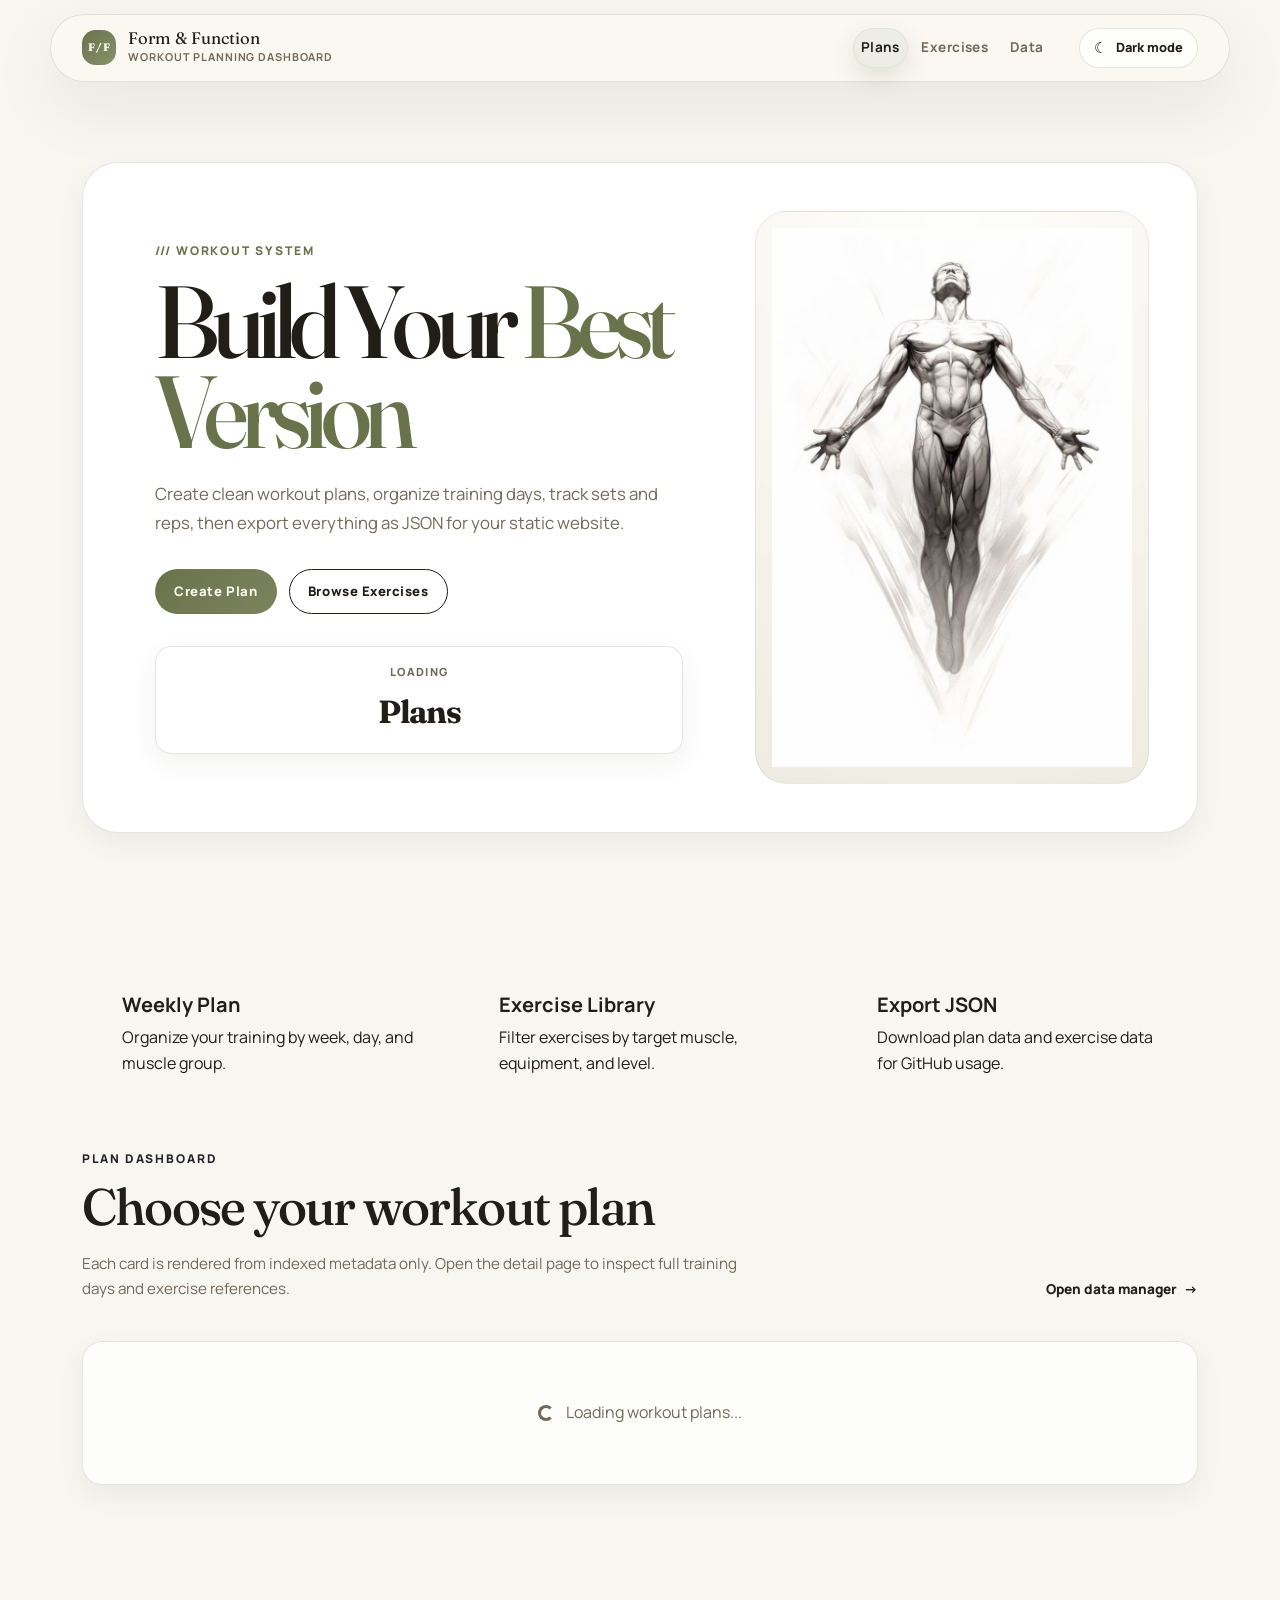
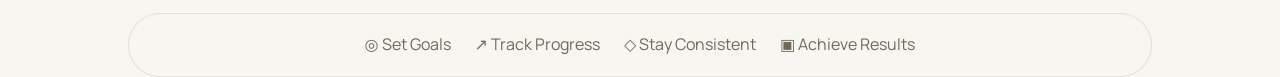
==== commit 36f6a4db: "[v3] | Update UI and add Logic each workout plan Json is workout plan." ====
--- a/index.html
+++ b/index.html
@@ -22,42 +22,49 @@
       document.documentElement.setAttribute("data-theme", theme);
     })();
   </script>
-  <link rel="stylesheet" href="./assets/css/main.css" />
+  <link rel="stylesheet" href="./assets/scss/main.css" />
 </head>
 <body>
   <nav class="navbar navbar-expand-md navbar-light home-navbar" aria-label="Primary navigation">
     <div class="container">
-      <a class="navbar-brand" href="./index.html">
-        <span class="brand-mark" aria-hidden="true">F/F</span>
-        Form &amp; Function
-      </a>
-      <button
-        class="navbar-toggler"
-        type="button"
-        data-bs-toggle="collapse"
-        data-bs-target="#mainNavigation"
-        aria-controls="mainNavigation"
-        aria-expanded="false"
-        aria-label="Toggle navigation"
-      >
-        <span class="navbar-toggler-icon"></span>
-      </button>
+      <div class="site-nav-shell">
+        <a class="navbar-brand" href="./index.html">
+          <span class="brand-mark" aria-hidden="true">F/F</span>
+          <span class="brand-copy">
+            <span class="brand-name">Form &amp; Function</span>
+            <span class="brand-subtitle">Workout planning dashboard</span>
+          </span>
+        </a>
+        <button
+          class="navbar-toggler"
+          type="button"
+          data-bs-toggle="collapse"
+          data-bs-target="#mainNavigation"
+          aria-controls="mainNavigation"
+          aria-expanded="false"
+          aria-label="Toggle navigation"
+        >
+          <span class="navbar-toggler-icon"></span>
+        </button>
+      </div>
       <div class="collapse navbar-collapse" id="mainNavigation">
-        <ul class="navbar-nav ms-auto">
-          <li class="nav-item"><a class="nav-link active" aria-current="page" href="./index.html">Plans</a></li>
-          <li class="nav-item"><a class="nav-link" href="./exercises.html">Exercises</a></li>
-          <li class="nav-item"><a class="nav-link" href="./data-manager.html">Data</a></li>
-        </ul>
-        <button
-          class="theme-toggle"
-          type="button"
-          data-theme-toggle
-          aria-label="Switch to dark mode"
-          aria-pressed="false"
-        >
-          <span class="theme-toggle-icon" aria-hidden="true"></span>
-          <span class="theme-toggle-label">Dark mode</span>
-        </button>
+        <div class="site-nav-panel ms-auto">
+          <ul class="navbar-nav site-nav-links">
+            <li class="nav-item"><a class="nav-link active" aria-current="page" href="./index.html">Plans</a></li>
+            <li class="nav-item"><a class="nav-link" href="./exercises.html">Exercises</a></li>
+            <li class="nav-item"><a class="nav-link" href="./data-manager.html">Data</a></li>
+          </ul>
+          <button
+            class="theme-toggle"
+            type="button"
+            data-theme-toggle
+            aria-label="Switch to dark mode"
+            aria-pressed="false"
+          >
+            <span class="theme-toggle-icon" aria-hidden="true"></span>
+            <span class="theme-toggle-label">Dark mode</span>
+          </button>
+        </div>
       </div>
     </div>
   </nav>
@@ -66,26 +73,66 @@
     <header class="home-hero">
       <div class="container">
         <div class="home-hero-content">
-          <p class="eyebrow mb-3">Simple workout planning</p>
-          <h1 class="home-hero-title">Build a training routine you can stick with.</h1>
-          <p class="home-hero-copy">
-            Explore structured workout plans, review each training day, and find the exercises
-            you need to train with confidence.
-          </p>
-          <div class="home-hero-actions">
-            <a class="btn btn-dark" href="#plans-heading">View plans</a>
-            <a class="btn btn-outline-dark" href="./exercises.html">Browse exercises</a>
+          <div class="home-hero-copyblock">
+            <p class="eyebrow mb-3"><span class="slash">///</span> Workout System</p>
+            <h1 class="home-hero-title">Build Your <span>Best Version</span></h1>
+            <p class="home-hero-copy">
+              Create clean workout plans, organize training days, track sets and reps, then export everything
+              as JSON for your static website.
+            </p>
+            <div class="home-hero-actions">
+              <a class="btn btn-dark" href="#plans-heading">Create Plan</a>
+              <a class="btn btn-outline-dark" href="./exercises.html">Browse Exercises</a>
+            </div>
+            <div id="plan-metrics" class="hero-metrics" aria-live="polite">
+              <div class="hero-metric is-loading">
+                <span>Loading</span>
+                <strong>Plans</strong>
+              </div>
+            </div>
           </div>
+
+          <figure class="home-hero-visual" aria-hidden="true">
+            <img
+              class="home-hero-image"
+              src="./assets/images/muscle-icon.jpg"
+              alt=""
+              loading="eager"
+              decoding="async"
+            />
+          </figure>
         </div>
       </div>
     </header>
 
     <section class="plans-section" aria-labelledby="plans-heading">
       <div class="container">
+        <div class="home-feature-grid row g-3 mb-5">
+          <div class="col-md-4">
+            <article class="soft-card h-100 p-4 d-flex gap-3">
+              <div class="icon-box"><i class="bi bi-calendar-week"></i></div>
+              <div><h3 class="h5 fw-bold">Weekly Plan</h3><p class="muted-text mb-0">Organize your training by week, day, and muscle group.</p></div>
+            </article>
+          </div>
+          <div class="col-md-4">
+            <article class="soft-card h-100 p-4 d-flex gap-3">
+              <div class="icon-box"><i class="bi bi-collection"></i></div>
+              <div><h3 class="h5 fw-bold">Exercise Library</h3><p class="muted-text mb-0">Filter exercises by target muscle, equipment, and level.</p></div>
+            </article>
+          </div>
+          <div class="col-md-4">
+            <article class="soft-card h-100 p-4 d-flex gap-3">
+              <div class="icon-box"><i class="bi bi-download"></i></div>
+              <div><h3 class="h5 fw-bold">Export JSON</h3><p class="muted-text mb-0">Download plan data and exercise data for GitHub usage.</p></div>
+            </article>
+          </div>
+        </div>
+
         <div class="section-heading">
           <div>
-            <p class="eyebrow text-dark mb-2">Plan library</p>
+            <p class="eyebrow text-dark mb-2">Plan dashboard</p>
             <h2 id="plans-heading" class="mb-0">Choose your workout plan</h2>
+            <p class="plan-section-copy mb-0">Each card is rendered from indexed metadata only. Open the detail page to inspect full training days and exercise references.</p>
           </div>
           <a class="section-action" href="./data-manager.html">
             Open data manager
@@ -102,11 +149,11 @@
     </section>
   </main>
 
-  <footer class="site-footer">
-    <div class="container d-flex flex-column flex-sm-row justify-content-between gap-2">
-      <span>Form &amp; Function</span>
-      <span>Static workout planning, without the noise.</span>
-    </div>
+  <footer class="mini-footer">
+    <span>◎ Set Goals</span>
+    <span>↗ Track Progress</span>
+    <span>◇ Stay Consistent</span>
+    <span>▣ Achieve Results</span>
   </footer>
 
   <script
--- a/assets/scss/main.css
+++ b/assets/scss/main.css
@@ -0,0 +1,2428 @@
+@charset "UTF-8";
+@import url("https://fonts.googleapis.com/css2?family=Fraunces:wght@500;600;700&family=Manrope:wght@400;500;600;700;800&display=swap");
+:root {
+  --color-bg: #f7f6f1;
+  --color-surface: #ffffff;
+  --color-text: #211d17;
+  --color-muted: #72695b;
+  --color-primary: #69724a;
+  --color-primary-dark: #56623d;
+  --color-primary-soft: #eceee4;
+  --color-border: rgba(33, 29, 23, 0.11);
+  --text-primary: var(--color-text);
+  --text-muted: var(--color-muted);
+  --text-inverse: #fbf8f1;
+  --text-inverse-soft: rgba(251, 248, 241, 0.72);
+  --surface-page: var(--color-bg);
+  --surface-card: var(--color-surface);
+  --surface-primary: var(--color-primary);
+  --surface-primary-soft: var(--color-primary-soft);
+  --surface-panel: rgba(255, 255, 255, 0.72);
+  --surface-strong: rgba(255, 255, 255, 0.82);
+  --surface-alt: var(--color-primary-soft);
+  --surface-dark: #211d17;
+  --surface-shell: rgba(255, 252, 246, 0.62);
+  --surface-cream: rgba(247, 243, 234, 0.92);
+  --border-soft: var(--color-border);
+  --shell-border: rgba(255, 255, 255, 0.65);
+  --hero-panel-border: rgba(105, 114, 74, 0.12);
+  --radius-pill: 999px;
+  --radius-lg: 24px;
+  --radius-md: 16px;
+  --radius-sm: 10px;
+  --shadow-soft: 0 18px 50px rgba(33, 33, 25, 0.08);
+  --shadow-card: 0 10px 28px rgba(33, 33, 25, 0.06);
+  --shadow: 0 24px 70px rgba(34, 28, 20, 0.08);
+  --card-shadow-soft: var(--shadow-card);
+  --container-width: 1100px;
+  --container-shell-width: 1180px;
+  --header-height: 44px;
+  --z-header: 1040;
+  --space-1: 4px;
+  --space-2: 8px;
+  --space-3: 12px;
+  --space-4: 16px;
+  --space-5: 24px;
+  --space-6: 32px;
+  --space-7: 48px;
+  --font-family-heading: "Fraunces", Georgia, serif;
+  --font-family-body: "Manrope", system-ui, sans-serif;
+  --font-heading: var(--font-family-heading);
+  --font-body: var(--font-family-body);
+  --font-size-xs: 11px;
+  --font-size-sm: 13px;
+  --font-size-md: 15px;
+  --font-size-lg: 18px;
+  --font-size-eyebrow: 10px;
+  --font-size-page-title: clamp(38px, 5vw, 52px);
+  --font-size-body-sm: 13px;
+  --ink: var(--text-primary);
+  --ink-soft: var(--text-muted);
+  --paper: var(--surface-page);
+  --paper-light: var(--surface-card);
+  --moss: var(--color-primary);
+  --lime: #d9dfbf;
+  --line: var(--border-soft);
+  --color-accent: var(--color-primary-soft);
+  --color-accent-contrast: #211d17;
+  --nav-bg: rgba(251, 248, 241, 0.74);
+  --nav-link: var(--color-muted);
+  --nav-link-active-bg: var(--color-primary-soft);
+  --nav-link-active-text: var(--color-text);
+  --nav-toggler-border: var(--color-border);
+  --accent-gradient: linear-gradient(135deg, var(--color-primary), #889169);
+  --badge-bg: var(--color-primary);
+  --badge-text: #ffffff;
+  --muted-panel: #f0ebdf;
+  --warning-border: rgba(63, 125, 88, 0.14);
+  --success-bg: #d1e7dd;
+  --success-text: #0f5132;
+  --error-bg: #f8d7da;
+  --error-text: #842029;
+  --warning-bg: #fff3cd;
+  --warning-text: #664d03;
+  --toggle-bg: rgba(255, 255, 255, 0.7);
+  --toggle-border: var(--color-border);
+  --toggle-text: var(--color-text);
+  --focus-ring: rgba(63, 125, 88, 0.18);
+  color-scheme: light;
+}
+
+:root[data-theme=dark] {
+  --color-bg: #171511;
+  --color-surface: #1f1b15;
+  --color-text: #f4efe4;
+  --color-muted: #b4ab9c;
+  --color-primary: #aab38a;
+  --color-primary-dark: #889169;
+  --color-primary-soft: #2f3123;
+  --color-border: rgba(245, 239, 230, 0.1);
+  --text-primary: var(--color-text);
+  --text-muted: var(--color-muted);
+  --text-inverse: var(--color-text);
+  --text-inverse-soft: rgba(245, 239, 230, 0.74);
+  --surface-page: var(--color-bg);
+  --surface-card: var(--color-surface);
+  --surface-primary: var(--color-primary);
+  --surface-primary-soft: var(--color-primary-soft);
+  --surface-panel: rgba(39, 35, 28, 0.76);
+  --surface-strong: rgba(39, 35, 28, 0.9);
+  --surface-alt: var(--color-primary-soft);
+  --surface-dark: #0f0f0d;
+  --surface-shell: rgba(39, 35, 28, 0.82);
+  --surface-cream: rgba(39, 35, 28, 0.9);
+  --border-soft: var(--color-border);
+  --shell-border: rgba(245, 239, 230, 0.08);
+  --hero-panel-border: rgba(105, 114, 74, 0.12);
+  --shadow-soft: 0 18px 50px rgba(0, 0, 0, 0.32);
+  --shadow-card: 0 10px 28px rgba(0, 0, 0, 0.24);
+  --shadow: 0 26px 64px rgba(0, 0, 0, 0.45);
+  --card-shadow-soft: var(--shadow-card);
+  --nav-bg: rgba(23, 21, 17, 0.74);
+  --nav-link: var(--color-muted);
+  --nav-link-active-bg: var(--color-primary-soft);
+  --nav-link-active-text: var(--color-text);
+  --nav-toggler-border: rgba(236, 241, 234, 0.16);
+  --accent-gradient: linear-gradient(135deg, var(--color-primary), #889169);
+  --badge-bg: var(--color-primary);
+  --badge-text: #10100d;
+  --muted-panel: #26221c;
+  --warning-border: rgba(116, 165, 127, 0.18);
+  --success-bg: #123227;
+  --success-text: #9fd8bc;
+  --error-bg: #3b1d22;
+  --error-text: #f4b5be;
+  --warning-bg: #40331a;
+  --warning-text: #f2db9c;
+  --toggle-bg: var(--color-primary-soft);
+  --toggle-border: rgba(236, 241, 234, 0.12);
+  --toggle-text: var(--color-text);
+  --focus-ring: rgba(116, 165, 127, 0.26);
+  color-scheme: dark;
+}
+
+.workout-day-accordion {
+  border: 1px solid var(--line) !important;
+  border-radius: 1.4rem !important;
+  overflow: hidden;
+}
+
+.workout-day-accordion .accordion-button {
+  background: var(--surface-elevated);
+  box-shadow: none;
+  color: var(--ink);
+}
+
+.workout-day-accordion .accordion-button:not(.collapsed) {
+  background: var(--surface-alt);
+  color: var(--ink);
+}
+
+.workout-day-accordion .accordion-button:focus {
+  box-shadow: inset 0 0 0 3px rgba(47, 93, 69, 0.28);
+}
+
+html {
+  min-width: 320px;
+}
+
+body {
+  background: var(--color-bg);
+  color: var(--ink);
+  font-family: var(--font-body);
+  line-height: 1.6;
+  min-height: 100vh;
+  -webkit-font-smoothing: antialiased;
+  text-rendering: optimizeLegibility;
+}
+
+a {
+  color: inherit;
+}
+
+::selection {
+  background: rgba(105, 114, 74, 0.2);
+  color: var(--ink);
+}
+
+@media (prefers-reduced-motion: reduce) {
+  *,
+  *::before,
+  *::after {
+    scroll-behavior: auto !important;
+    transition-duration: 0.01ms !important;
+  }
+  .story-progress-fill.is-active {
+    animation: none;
+    width: 100%;
+  }
+}
+.section-kicker,
+.eyebrow {
+  font-size: 0.75rem;
+  font-weight: 800;
+  letter-spacing: 0.16em;
+  text-transform: uppercase;
+}
+
+.eyebrow {
+  color: var(--lime);
+}
+
+.section-title {
+  color: var(--color-text);
+  font-family: var(--font-heading);
+  font-size: clamp(2.2rem, 4vw, 3.5rem);
+  letter-spacing: -0.035em;
+  line-height: 1.02;
+  text-wrap: balance;
+}
+
+.display-title {
+  font-family: var(--font-heading);
+  font-size: clamp(2.8rem, 7vw, 5.8rem);
+  letter-spacing: -0.055em;
+  line-height: 0.98;
+  max-width: 13ch;
+  text-wrap: balance;
+}
+
+.hero-copy {
+  color: var(--color-muted);
+  font-size: 1.05rem;
+  line-height: 1.7;
+  max-width: 42rem;
+}
+
+.detail-description code {
+  color: var(--moss);
+}
+
+.dashboard-panel,
+.surface-panel,
+.toolbar-panel,
+.form-shell {
+  background: var(--surface-panel);
+  border: 1px solid var(--line);
+  border-radius: var(--radius-md);
+}
+
+.dashboard-card,
+.surface-card {
+  background: var(--surface-card);
+  border: 1px solid var(--line);
+  border-radius: var(--radius-lg);
+  box-shadow: var(--card-shadow-soft);
+}
+
+.dashboard-shell-card {
+  background: var(--surface-shell);
+  border: 1px solid var(--shell-border);
+  border-radius: var(--radius-xl);
+  box-shadow: var(--shadow);
+}
+
+.dashboard-chip,
+.meta-chip,
+.plan-meta-chip {
+  align-items: center;
+  background: rgba(233, 228, 214, 0.82);
+  border: 1px solid rgba(105, 114, 74, 0.12);
+  border-radius: 999px;
+  color: var(--ink);
+  display: inline-flex;
+  font-size: 0.68rem;
+  font-weight: 800;
+  letter-spacing: 0.05em;
+  line-height: 1;
+  padding: 0.5rem 0.7rem;
+  text-transform: uppercase;
+}
+
+.empty-panel {
+  background: var(--surface-elevated);
+  border: 1px dashed var(--line);
+  border-radius: var(--radius-md);
+  color: var(--ink-soft);
+  padding: 2rem;
+  text-align: center;
+}
+
+.status-panel {
+  align-items: center;
+  color: var(--ink-soft);
+  display: flex;
+  gap: 0.75rem;
+  justify-content: center;
+  min-height: 9rem;
+  padding: 2rem;
+  text-align: center;
+}
+
+.app-shell,
+.dashboard-shell {
+  width: min(100% - 1.5rem, var(--container-shell-width));
+}
+
+.grid-auto-fit {
+  display: grid;
+  gap: 1rem;
+  grid-template-columns: repeat(auto-fit, minmax(14rem, 1fr));
+}
+
+.plans-section {
+  background: var(--color-bg);
+  padding: clamp(3.5rem, 7vw, 5.5rem) 0;
+  scroll-margin-top: 1rem;
+}
+
+.section-heading {
+  align-items: end;
+  display: flex;
+  gap: 2rem;
+  justify-content: space-between;
+  margin-bottom: 2.5rem;
+}
+
+.section-heading h2 {
+  font-family: var(--font-heading);
+  font-size: clamp(2.2rem, 4vw, 3.5rem);
+  letter-spacing: -0.035em;
+}
+
+.navbar {
+  background: var(--ink);
+  border-bottom: 1px solid rgba(255, 255, 255, 0.12);
+  padding-block: 1rem;
+}
+
+.navbar-brand {
+  align-items: center;
+  display: flex;
+  font-family: var(--font-heading);
+  font-size: 1.15rem;
+  gap: 0.75rem;
+  min-width: 0;
+  text-decoration: none;
+}
+
+.brand-mark {
+  align-items: center;
+  background: var(--lime);
+  border-radius: 0.85rem;
+  color: var(--ink);
+  display: inline-flex;
+  font-family: var(--font-heading);
+  font-size: 0.68rem;
+  font-weight: 800;
+  height: 2.15rem;
+  justify-content: center;
+  letter-spacing: 0.08em;
+  width: 2.15rem;
+}
+
+.nav-link {
+  font-size: 0.9rem;
+  font-weight: 700;
+  letter-spacing: 0.04em;
+}
+
+.brand-copy {
+  display: grid;
+  gap: 0.08rem;
+  min-width: 0;
+}
+
+.brand-name {
+  font-size: 1.04rem;
+  line-height: 1;
+}
+
+.brand-subtitle {
+  color: var(--ink-soft);
+  font-family: var(--font-body);
+  font-size: 0.68rem;
+  font-weight: 700;
+  letter-spacing: 0.08em;
+  text-transform: uppercase;
+}
+
+.home-navbar {
+  backdrop-filter: blur(18px);
+  background: var(--nav-bg);
+  border: 1px solid var(--color-border);
+  border-radius: 999px;
+  box-shadow: var(--shadow);
+  margin: 0.85rem auto 0;
+  min-height: 4.25rem;
+  padding-block: 0.65rem;
+  position: sticky;
+  top: 0.75rem;
+  width: min(100% - 1.5rem, var(--container-shell-width));
+  z-index: 1040;
+}
+
+.home-navbar .container {
+  align-items: center;
+  display: flex;
+  flex-wrap: nowrap;
+  gap: 0.9rem;
+}
+
+.site-nav-shell {
+  align-items: center;
+  display: flex;
+  flex: 0 0 auto;
+  gap: 1rem;
+  justify-content: flex-start;
+  min-width: 0;
+}
+
+.home-navbar .navbar-brand {
+  color: var(--color-text);
+}
+
+.home-navbar .brand-mark {
+  background: var(--accent-gradient);
+  color: var(--text-inverse);
+}
+
+.home-navbar .navbar-collapse {
+  flex-basis: auto;
+  flex-grow: 0;
+  margin-left: auto;
+  min-width: 0;
+}
+
+.site-nav-panel {
+  align-items: center;
+  display: flex;
+  gap: 0.75rem;
+  justify-content: flex-end;
+  min-width: 0;
+}
+
+.site-nav-links {
+  align-items: center;
+  display: flex;
+  flex: 0 0 auto;
+  flex-wrap: nowrap;
+  gap: 0.35rem;
+  min-width: 0;
+}
+
+.home-navbar .navbar-toggler {
+  border-color: var(--nav-toggler-border);
+  border-radius: 999px;
+  padding: 0.35rem 0.55rem;
+}
+
+.home-navbar .navbar-toggler:focus {
+  box-shadow: 0 0 0 0.2rem var(--focus-ring);
+}
+
+.home-navbar .navbar-toggler-icon {
+  background-image: var(--bs-navbar-toggler-icon-bg);
+}
+
+.home-navbar .navbar-nav {
+  gap: 0.35rem;
+}
+
+.home-navbar .nav-link {
+  align-items: center;
+  border-radius: 999px;
+  color: var(--nav-link);
+  display: inline-flex;
+  font-size: 0.85rem;
+  letter-spacing: 0.03em;
+  min-height: 2.5rem;
+  padding: 0.55rem 0.95rem;
+}
+
+.home-navbar .nav-link:hover,
+.home-navbar .nav-link:focus {
+  background: rgba(233, 228, 214, 0.4);
+  color: var(--color-text);
+}
+
+.home-navbar .nav-link.active {
+  background: var(--nav-link-active-bg);
+  color: var(--nav-link-active-text);
+  box-shadow: inset 0 0 0 1px rgba(105, 114, 74, 0.08), 0 10px 24px rgba(105, 114, 74, 0.16);
+}
+
+.theme-toggle {
+  align-items: center;
+  background: var(--toggle-bg);
+  border: 1px solid var(--toggle-border);
+  border-radius: 999px;
+  color: var(--toggle-text);
+  display: inline-flex;
+  font-size: 0.8rem;
+  font-weight: 800;
+  gap: 0.55rem;
+  margin-left: 1rem;
+  padding: 0.55rem 0.85rem;
+  flex-shrink: 0;
+}
+
+.theme-toggle-label {
+  white-space: nowrap;
+}
+
+.theme-toggle:hover,
+.theme-toggle:focus {
+  background: var(--nav-link-active-bg);
+  color: var(--color-text);
+}
+
+.theme-toggle:focus-visible {
+  box-shadow: 0 0 0 0.2rem var(--focus-ring);
+  outline: 0;
+}
+
+.theme-toggle-icon {
+  align-items: center;
+  display: inline-flex;
+  font-size: 0.95rem;
+  justify-content: center;
+  line-height: 1;
+}
+
+.theme-toggle-icon::before {
+  content: "☾";
+}
+
+:root[data-theme=dark] .theme-toggle-icon::before {
+  content: "☀";
+}
+
+@media (max-width: 767.98px) {
+  .home-navbar {
+    border-radius: 1.5rem;
+    top: 0.5rem;
+  }
+  .home-navbar .container {
+    flex-wrap: wrap;
+    gap: 0.75rem;
+  }
+  .brand-subtitle {
+    display: none;
+  }
+  .home-navbar .navbar-collapse {
+    flex-basis: 100%;
+    margin-left: 0;
+    padding-top: 0;
+  }
+  .site-nav-panel {
+    background: var(--surface-shell);
+    border: 1px solid var(--shell-border);
+    border-radius: 1.25rem;
+    flex-direction: column;
+    padding: 0.85rem;
+    width: 100%;
+  }
+  .site-nav-links {
+    align-items: stretch;
+    gap: 0.35rem;
+    width: 100%;
+  }
+  .site-nav-links .nav-item,
+  .site-nav-links .nav-link {
+    width: 100%;
+  }
+  .home-navbar .nav-link {
+    justify-content: space-between;
+    padding-inline: 0.95rem;
+  }
+  .home-navbar .nav-link.active {
+    background: rgba(233, 228, 214, 0.82);
+    color: var(--color-text);
+    box-shadow: inset 0 0 0 1px rgba(105, 114, 74, 0.08);
+  }
+  .theme-toggle {
+    justify-content: center;
+    margin-left: 0;
+    width: 100%;
+  }
+}
+.site-footer {
+  background: var(--color-bg);
+  color: var(--ink-soft);
+  font-size: 0.8rem;
+  padding: 1.5rem 0;
+}
+
+.mini-footer {
+  border: 1px solid var(--line);
+  border-radius: 999px;
+  background: var(--color-bg);
+  color: var(--ink-soft);
+  display: flex;
+  flex-wrap: wrap;
+  gap: 1rem 1.5rem;
+  justify-content: center;
+  margin: 4rem auto 0;
+  max-width: 64rem;
+  padding: 1.15rem 1.4rem;
+}
+
+.btn {
+  border-radius: 999px;
+  font-size: 0.82rem;
+  font-weight: 800;
+  letter-spacing: 0.04em;
+  padding: 0.72rem 1.15rem;
+}
+
+.btn-dark {
+  background: linear-gradient(135deg, var(--color-primary), #7b845c);
+  border-color: transparent;
+  color: var(--text-inverse);
+}
+
+.btn-dark:hover,
+.btn-dark:focus {
+  background: linear-gradient(135deg, #5f6841, #747d56);
+  border-color: transparent;
+  color: var(--text-inverse);
+}
+
+.btn-outline-dark {
+  border-color: var(--color-text);
+  color: var(--color-text);
+}
+
+.btn-outline-dark:hover,
+.btn-outline-dark:focus {
+  background: var(--color-text);
+  border-color: var(--color-text);
+  color: var(--color-bg);
+}
+
+.section-action {
+  align-items: center;
+  color: var(--color-text);
+  display: inline-flex;
+  font-size: 0.85rem;
+  font-weight: 800;
+  gap: 0.45rem;
+  text-decoration: none;
+}
+
+.section-action:hover {
+  color: var(--moss);
+}
+
+.btn.btn--primary,
+.btn.btn--secondary,
+.btn.btn--outline {
+  align-items: center;
+  border: 1px solid transparent;
+  border-radius: var(--radius-pill);
+  display: inline-flex;
+  font-weight: 800;
+  gap: 0.35rem;
+  justify-content: center;
+  line-height: 1;
+  text-decoration: none;
+  transition: background-color 0.2s ease, border-color 0.2s ease, color 0.2s ease, transform 0.2s ease;
+}
+
+.btn.btn--primary {
+  background: var(--color-primary);
+  border-color: var(--color-primary);
+  color: var(--color-surface);
+}
+
+.btn.btn--primary:hover,
+.btn.btn--primary:focus-visible {
+  background: var(--color-primary-dark);
+  border-color: var(--color-primary-dark);
+  color: var(--color-surface);
+}
+
+.btn.btn--secondary {
+  background: rgba(255, 255, 255, 0.72);
+  border-color: var(--border-soft);
+  color: var(--text-primary);
+}
+
+.btn.btn--secondary:hover,
+.btn.btn--secondary:focus-visible {
+  background: #fff;
+  border-color: rgba(105, 114, 74, 0.22);
+  color: var(--text-primary);
+}
+
+.btn.btn--outline {
+  background: transparent;
+  border-color: var(--border-soft);
+  color: var(--text-primary);
+}
+
+.btn.btn--outline:hover,
+.btn.btn--outline:focus-visible {
+  background: var(--color-primary-soft);
+  border-color: var(--color-primary-soft);
+  color: var(--text-primary);
+}
+
+.btn--sm {
+  min-height: 34px;
+  padding: 0 18px;
+  font-size: 12px;
+}
+
+.page-banner {
+  width: min(100%, var(--container-width));
+  margin: 0 auto;
+  padding: var(--space-4) 0 var(--space-5);
+}
+.page-banner__content {
+  width: 100%;
+}
+.page-banner__eyebrow {
+  margin: 0 0 var(--space-3);
+  color: var(--color-primary-dark);
+  font-size: var(--font-size-eyebrow);
+  font-weight: 800;
+  line-height: 1;
+  letter-spacing: 0.16em;
+  text-transform: uppercase;
+}
+.page-banner__main {
+  display: flex;
+  align-items: flex-end;
+  justify-content: space-between;
+  gap: var(--space-5);
+}
+.page-banner__text {
+  min-width: 0;
+}
+.page-banner__title {
+  margin: 0;
+  color: var(--text-primary);
+  font-size: var(--font-size-page-title);
+  font-weight: 900;
+  line-height: 0.95;
+  letter-spacing: -0.06em;
+  text-wrap: balance;
+}
+.page-banner__description {
+  max-width: 760px;
+  margin: var(--space-3) 0 0;
+  color: var(--text-muted);
+  font-size: var(--font-size-body-sm);
+  line-height: 1.7;
+}
+.page-banner__actions {
+  display: flex;
+  align-items: center;
+  justify-content: flex-end;
+  flex: 0 0 auto;
+  padding-bottom: 2px;
+}
+
+@media (max-width: 767.98px) {
+  .page-banner {
+    padding: var(--space-4) 0 var(--space-5);
+  }
+  .page-banner__main {
+    align-items: flex-start;
+    flex-direction: column;
+    gap: var(--space-4);
+  }
+  .page-banner__actions {
+    justify-content: flex-start;
+    width: 100%;
+    padding-bottom: 0;
+  }
+}
+@media (max-width: 576px) {
+  .page-banner__title {
+    font-size: clamp(34px, 13vw, 44px);
+  }
+  .page-banner__description {
+    font-size: 12px;
+  }
+  .page-banner__actions .btn--sm {
+    width: 100%;
+  }
+}
+.form-control,
+.form-select,
+textarea.form-control {
+  background-color: var(--surface-strong);
+  border-color: var(--line);
+  color: var(--color-text);
+}
+
+.form-control:focus,
+.form-select:focus,
+textarea.form-control:focus {
+  background-color: var(--surface-strong);
+  border-color: var(--moss);
+  box-shadow: 0 0 0 0.25rem var(--focus-ring);
+  color: var(--color-text);
+}
+
+.form-control::placeholder,
+textarea.form-control::placeholder {
+  color: var(--color-muted);
+}
+
+.form-control::file-selector-button {
+  background: var(--surface-elevated);
+  border: 0;
+  color: var(--color-text);
+}
+
+.filter-panel .form-label,
+.import-bar .form-label,
+.editor-card .form-label,
+.workout-editor .form-label,
+#quick-create-form .form-label {
+  color: var(--ink-soft);
+  font-size: 0.68rem;
+  font-weight: 800;
+  letter-spacing: 0.08em;
+  text-transform: uppercase;
+}
+
+.dashboard-stat {
+  background: var(--surface-panel);
+  border: 1px solid var(--line);
+  border-radius: var(--radius-md);
+  display: grid;
+  gap: 0.3rem;
+  box-shadow: var(--card-shadow-soft);
+  padding: 1rem 1.1rem;
+}
+
+.dashboard-stat span {
+  color: var(--ink-soft);
+  font-size: 0.7rem;
+  font-weight: 800;
+  letter-spacing: 0.12em;
+  text-transform: uppercase;
+}
+
+.dashboard-stat strong {
+  color: var(--ink);
+  font-family: var(--font-heading);
+  font-size: clamp(1.4rem, 3vw, 2rem);
+  letter-spacing: -0.04em;
+}
+
+.hero-metric {
+  display: grid;
+  gap: 0.3rem;
+  padding: 1rem 1.1rem;
+  text-align: left;
+}
+
+.hero-metric span {
+  color: var(--ink-soft);
+  font-size: 0.7rem;
+  font-weight: 800;
+  letter-spacing: 0.12em;
+  text-transform: uppercase;
+}
+
+.hero-metric strong {
+  color: var(--ink);
+  font-family: var(--font-heading);
+  font-size: clamp(1.4rem, 3vw, 2rem);
+  letter-spacing: -0.04em;
+}
+
+.hero-metric.is-loading {
+  grid-column: 1/-1;
+  text-align: center;
+}
+
+.manager-preview-shell {
+  display: grid;
+  gap: 1rem;
+}
+
+.manager-preview-heading {
+  align-items: flex-start;
+  display: flex;
+  gap: 1rem;
+  justify-content: space-between;
+}
+
+.manager-status-chips,
+.editor-card-meta {
+  display: flex;
+  flex-wrap: wrap;
+  gap: 0.5rem;
+}
+
+.manager-status-chip {
+  background: rgba(233, 228, 214, 0.82);
+  border: 1px solid rgba(105, 114, 74, 0.12);
+  border-radius: 999px;
+  color: var(--ink);
+  display: inline-flex;
+  font-size: 0.68rem;
+  font-weight: 800;
+  line-height: 1;
+  padding: 0.45rem 0.7rem;
+  text-transform: uppercase;
+}
+
+.manager-health-row {
+  display: grid;
+  gap: 0.8rem;
+  grid-template-columns: repeat(2, minmax(0, 1fr));
+}
+
+.manager-health-card {
+  background: rgba(255, 255, 255, 0.58);
+  border: 1px solid var(--line);
+  border-radius: 1rem;
+  display: grid;
+  gap: 0.2rem;
+  box-shadow: var(--card-shadow-soft);
+  padding: 0.95rem 1rem;
+}
+
+.manager-health-card span {
+  color: var(--ink-soft);
+  font-size: 0.68rem;
+  font-weight: 800;
+  letter-spacing: 0.08em;
+  text-transform: uppercase;
+}
+
+.manager-health-card strong {
+  color: var(--ink);
+  font-family: var(--font-heading);
+  font-size: 1.25rem;
+}
+
+.manager-health-card small {
+  color: var(--ink-soft);
+  font-size: 0.78rem;
+  line-height: 1.45;
+}
+
+.hero-metric,
+.status-panel,
+.summary-stat,
+.filter-panel,
+.workflow-grid > div,
+.import-bar,
+.review-stats > div,
+.editor-card {
+  background: var(--surface-panel);
+  border: 1px solid var(--line);
+  box-shadow: var(--card-shadow-soft);
+}
+
+.hero-metric,
+.summary-stat {
+  border-radius: var(--radius-md);
+}
+
+.status-panel,
+.filter-panel,
+.workflow-grid > div,
+.import-bar,
+.editor-card {
+  border-radius: 1.25rem;
+}
+
+.editor-empty,
+.empty-panel {
+  border: 1px dashed var(--line);
+  border-radius: 1rem;
+  color: var(--ink-soft);
+  padding: 2rem;
+  text-align: center;
+}
+
+.workout-modal {
+  background: var(--surface-elevated);
+  border: 0;
+  border-radius: 1.25rem;
+}
+
+.workout-modal .modal-header {
+  border-bottom-color: var(--line);
+  color: var(--color-text);
+  padding: 1.35rem 1.5rem;
+}
+
+.workout-modal .modal-title,
+.modal-section-title {
+  color: var(--color-text);
+  font-family: var(--font-heading);
+  letter-spacing: -0.03em;
+}
+
+.workout-modal .modal-body {
+  padding: 1.5rem;
+}
+
+.exercise-description {
+  color: var(--ink-soft);
+  font-size: 1rem;
+  line-height: 1.7;
+}
+
+.detail-label,
+.workout-stat span {
+  color: var(--ink-soft);
+  font-size: 0.65rem;
+  font-weight: 800;
+  letter-spacing: 0.1em;
+  text-transform: uppercase;
+}
+
+.detail-value {
+  font-family: var(--font-heading);
+  font-size: 1.35rem;
+  margin: 0.25rem 0 1.25rem;
+}
+
+.story-slider {
+  background: var(--surface-dark);
+  border-radius: 1rem;
+  overflow: hidden;
+  position: relative;
+}
+
+.story-progress {
+  display: flex;
+  gap: 0.35rem;
+  inset: 0.8rem 0.8rem auto;
+  position: absolute;
+  z-index: 3;
+}
+
+.story-progress-track {
+  background: rgba(255, 255, 255, 0.35);
+  border-radius: 999px;
+  flex: 1;
+  height: 0.22rem;
+  overflow: hidden;
+}
+
+.story-progress-fill {
+  background: var(--text-inverse);
+  display: block;
+  height: 100%;
+  width: 0;
+}
+
+.story-progress-fill.is-active {
+  animation: story-progress 5s linear forwards;
+}
+
+.story-slider .carousel-inner {
+  min-height: clamp(24rem, 65vh, 46rem);
+}
+
+.story-slider .carousel-item {
+  align-items: center;
+  background: var(--surface-dark);
+  justify-content: center;
+  min-height: clamp(24rem, 65vh, 46rem);
+}
+
+.story-image {
+  display: block;
+  height: clamp(24rem, 65vh, 46rem);
+  margin-inline: auto;
+  max-width: 100%;
+  object-fit: contain;
+  width: 100%;
+}
+
+.story-placeholder {
+  align-items: center;
+  aspect-ratio: 4/3;
+  background: radial-gradient(circle at 50% 40%, rgba(213, 242, 101, 0.18), transparent 30%), var(--surface-dark);
+  border-radius: 1rem;
+  color: var(--text-inverse-soft);
+  display: flex;
+  flex-direction: column;
+  gap: 1rem;
+  justify-content: center;
+  padding: 2rem;
+  text-align: center;
+}
+
+.story-placeholder-mark {
+  align-items: center;
+  display: flex;
+  justify-content: center;
+  border: 1px solid rgba(213, 242, 101, 0.55);
+  border-radius: 50%;
+  color: var(--lime);
+  font-weight: 800;
+  height: 4rem;
+  width: 4rem;
+}
+
+.video-section {
+  border-top: 1px solid var(--line);
+  margin-top: 2rem;
+  padding-top: 1.5rem;
+}
+
+.video-section > .detail-label {
+  width: 100%;
+}
+
+.tutorial-video {
+  border-radius: 1rem;
+  margin-inline: auto;
+  max-width: 52rem;
+  overflow: hidden;
+}
+
+.video-section .btn,
+.video-section .empty-tutorial {
+  margin-inline: auto;
+}
+
+.video-section .btn {
+  display: inline-flex;
+}
+
+@keyframes story-progress {
+  from {
+    width: 0;
+  }
+  to {
+    width: 100%;
+  }
+}
+.back-link {
+  color: var(--color-muted);
+  display: inline-flex;
+  font-size: 0.82rem;
+  font-weight: 800;
+  gap: 0.5rem;
+  letter-spacing: 0.04em;
+  margin-bottom: clamp(3rem, 7vw, 5.5rem);
+  text-decoration: none;
+}
+
+.back-link:hover {
+  color: var(--moss);
+}
+
+.detail-description code,
+.plan-file-note code,
+.exercise-id-panel code {
+  overflow-wrap: anywhere;
+}
+
+.detail-description code {
+  color: var(--moss);
+}
+
+.plan-section-copy,
+.exercise-section-copy,
+.detail-section-copy,
+.manager-section-copy {
+  color: var(--ink-soft);
+  font-size: 0.95rem;
+  line-height: 1.65;
+  margin-top: 0.85rem;
+}
+
+.plan-section-copy,
+.exercise-section-copy,
+.detail-section-copy {
+  max-width: 42rem;
+}
+
+.manager-section-copy {
+  max-width: 46rem;
+}
+
+.status-panel[hidden],
+.plan-summary[hidden],
+#plan-schedule[hidden] {
+  display: none;
+}
+
+.home-hero {
+  background: var(--color-bg);
+  padding: clamp(3.5rem, 7vw, 5rem) 0 3rem;
+}
+
+.home-hero-content {
+  align-items: center;
+  background: var(--color-surface);
+  border: 1px solid var(--line);
+  border-radius: 2.25rem;
+  box-shadow: var(--card-shadow-soft);
+  display: grid;
+  gap: clamp(1.5rem, 4vw, 3rem);
+  grid-template-columns: minmax(0, 1.2fr) minmax(18rem, 0.82fr);
+  margin: 0 auto;
+  min-height: 29rem;
+  overflow: hidden;
+  padding: clamp(1.5rem, 4vw, 3rem);
+}
+
+.home-hero-copyblock {
+  min-width: 0;
+  max-width: 42rem;
+  padding: clamp(1rem, 3vw, 1.5rem);
+  text-align: left;
+}
+
+.home-hero-visual {
+  align-self: stretch;
+  background: radial-gradient(circle at top, rgba(255, 255, 255, 0.9), rgba(238, 235, 225, 0.94)), var(--surface-cream);
+  border: 1px solid var(--hero-panel-border);
+  border-radius: 2rem;
+  box-shadow: inset 0 1px 0 rgba(255, 255, 255, 0.42);
+  display: flex;
+  margin: 0;
+  overflow: hidden;
+  padding: 1rem;
+}
+
+.home-hero-image {
+  height: 100%;
+  object-fit: contain;
+  object-position: center center;
+  width: 100%;
+}
+
+.home-hero .eyebrow {
+  color: var(--moss);
+}
+
+.home-hero-title {
+  color: var(--color-text);
+  font-family: var(--font-heading);
+  font-size: clamp(3rem, 8vw, 6.6rem);
+  letter-spacing: -0.075em;
+  line-height: 0.88;
+  margin: 0;
+  max-width: 10ch;
+}
+
+.home-hero-title span {
+  color: var(--moss);
+}
+
+.home-hero-copy {
+  color: var(--color-muted);
+  font-size: 1.05rem;
+  line-height: 1.7;
+  margin: 1.5rem 0 0;
+  max-width: 42rem;
+}
+
+.hero-metrics {
+  display: grid;
+  gap: 0.9rem;
+  grid-template-columns: repeat(3, minmax(0, 1fr));
+  margin: 2rem 0 0;
+  max-width: 42rem;
+}
+
+.hero-metric {
+  display: grid;
+  gap: 0.3rem;
+  padding: 1rem 1.1rem;
+  text-align: left;
+}
+
+.hero-metric span {
+  color: var(--ink-soft);
+  font-size: 0.7rem;
+  font-weight: 800;
+  letter-spacing: 0.12em;
+  text-transform: uppercase;
+}
+
+.hero-metric strong {
+  color: var(--ink);
+  font-family: var(--font-heading);
+  font-size: clamp(1.4rem, 3vw, 2rem);
+  letter-spacing: -0.04em;
+}
+
+.hero-metric.is-loading {
+  grid-column: 1/-1;
+  text-align: center;
+}
+
+.home-hero-actions {
+  display: flex;
+  flex-wrap: wrap;
+  gap: 0.75rem;
+  justify-content: flex-start;
+  margin-top: 2rem;
+}
+
+.home-feature-grid {
+  margin-bottom: 2.5rem;
+}
+
+.plan-card,
+.exercise-card {
+  background: var(--surface-card);
+  border: 1px solid var(--line);
+  box-shadow: var(--card-shadow-soft);
+}
+
+.plan-card {
+  border-radius: 1.5rem;
+  height: 100%;
+  overflow: hidden;
+  position: relative;
+  transition: box-shadow 180ms ease, transform 180ms ease;
+}
+.plan-card:hover {
+  box-shadow: var(--shadow);
+  transform: translateY(-5px);
+}
+
+.plan-card::before {
+  background: linear-gradient(90deg, var(--moss), rgba(160, 170, 126, 0.86));
+  content: "";
+  height: 0.3rem;
+  inset: 0 0 auto;
+  position: absolute;
+}
+
+.plan-card .card-body {
+  display: flex;
+  flex-direction: column;
+  gap: 1rem;
+  padding: 1.85rem;
+}
+
+.plan-card-top {
+  align-items: center;
+  display: flex;
+  gap: 0.75rem;
+  justify-content: space-between;
+}
+
+.plan-number {
+  color: var(--moss);
+  font-size: 0.72rem;
+  font-weight: 800;
+  letter-spacing: 0.14em;
+  text-transform: uppercase;
+}
+
+.plan-state-chip {
+  background: rgba(105, 114, 74, 0.12);
+  border: 1px solid rgba(105, 114, 74, 0.14);
+  border-radius: 999px;
+  color: var(--ink);
+  display: inline-flex;
+  font-size: 0.67rem;
+  font-weight: 800;
+  line-height: 1;
+  padding: 0.45rem 0.7rem;
+  text-transform: uppercase;
+}
+
+.plan-card .card-title {
+  color: var(--color-text);
+  font-family: var(--font-heading);
+  font-size: 1.85rem;
+  letter-spacing: -0.03em;
+}
+
+.plan-card .card-text {
+  color: var(--ink-soft);
+  line-height: 1.65;
+}
+
+.plan-summary-line {
+  color: var(--ink-soft);
+  font-size: 0.8rem;
+  line-height: 1.55;
+}
+
+.plan-card-details {
+  border-top: 1px solid var(--line);
+  display: grid;
+  gap: 0.8rem;
+  margin-top: auto;
+  padding-top: 1rem;
+}
+
+.plan-progress {
+  display: grid;
+  gap: 0.4rem;
+}
+
+.plan-progress-heading {
+  align-items: center;
+  display: flex;
+  justify-content: space-between;
+  gap: 0.75rem;
+}
+
+.plan-progress-heading span {
+  color: var(--ink-soft);
+  font-size: 0.72rem;
+  font-weight: 800;
+  letter-spacing: 0.08em;
+  text-transform: uppercase;
+}
+
+.plan-progress-heading strong {
+  color: var(--ink);
+  font-size: 0.82rem;
+  font-weight: 800;
+}
+
+.plan-progress-bar {
+  height: 0.5rem;
+  border-radius: 999px;
+  background: rgba(105, 114, 74, 0.13);
+  overflow: hidden;
+}
+
+.plan-progress-bar .progress-bar {
+  background: var(--moss);
+}
+
+.plan-meta-list {
+  display: flex;
+  flex-wrap: wrap;
+  gap: 0.5rem;
+}
+
+.plan-meta-chip {
+  background: rgba(233, 228, 214, 0.82);
+}
+
+.day-count {
+  align-items: center;
+  color: var(--ink-soft);
+  display: flex;
+  font-size: 0.82rem;
+  font-weight: 800;
+  justify-content: space-between;
+}
+
+.day-count span:last-child {
+  color: var(--ink);
+  font-size: 0.88rem;
+  text-align: right;
+}
+
+.plan-file-note {
+  display: grid;
+  gap: 0.25rem;
+}
+
+.plan-file-note span {
+  color: var(--ink-soft);
+  font-size: 0.7rem;
+  font-weight: 800;
+  letter-spacing: 0.08em;
+  text-transform: uppercase;
+}
+
+.plan-file-note code {
+  color: var(--moss);
+  font-size: 0.78rem;
+  overflow-wrap: anywhere;
+}
+
+.plan-card-actions {
+  display: grid;
+  gap: 0.75rem;
+}
+
+.plan-action-note {
+  color: var(--ink-soft);
+  font-size: 0.78rem;
+  line-height: 1.5;
+}
+
+@media (max-width: 767.98px) {
+  .home-hero {
+    padding: 3rem 0 2.5rem;
+  }
+  .home-hero-content {
+    border-radius: 1.5rem;
+    min-height: auto;
+    grid-template-columns: 1fr;
+    padding: 1.25rem;
+  }
+  .home-hero-copyblock {
+    max-width: none;
+    padding: 0.5rem;
+  }
+  .home-hero-title {
+    font-size: clamp(2.6rem, 11vw, 3.5rem);
+    max-width: 12ch;
+  }
+  .home-hero-copy {
+    max-width: none;
+  }
+  .hero-metrics {
+    grid-template-columns: 1fr;
+    max-width: none;
+  }
+  .home-hero-actions {
+    align-items: stretch;
+    flex-direction: column;
+    justify-content: stretch;
+  }
+  .home-hero-actions .btn {
+    width: 100%;
+  }
+  .home-hero-visual {
+    border-radius: 1.25rem;
+    min-height: 15rem;
+    order: 2;
+  }
+  .home-hero-image {
+    max-height: 22rem;
+  }
+  .home-feature-grid {
+    margin-bottom: 2rem;
+  }
+  .section-heading .btn {
+    flex: 1 1 auto;
+  }
+  .plan-card-top,
+  .day-count {
+    align-items: flex-start;
+    flex-direction: column;
+  }
+  .plan-progress-heading {
+    flex-direction: row;
+  }
+}
+.exercise-library {
+  background: var(--color-bg);
+  min-height: 35rem;
+  padding: clamp(4rem, 8vw, 7rem) 0;
+}
+
+.result-count {
+  color: var(--ink-soft);
+  font-size: 0.85rem;
+  font-weight: 800;
+}
+
+.filter-panel {
+  display: grid;
+  gap: 1rem;
+  margin-bottom: 2rem;
+  padding: 1.25rem;
+}
+
+.filter-panel-heading {
+  display: grid;
+  gap: 0.2rem;
+}
+
+.filter-panel-kicker {
+  color: var(--moss);
+  font-size: 0.72rem;
+  font-weight: 800;
+  letter-spacing: 0.14em;
+  text-transform: uppercase;
+}
+
+.filter-panel-copy {
+  color: var(--ink-soft);
+  font-size: 0.9rem;
+  line-height: 1.55;
+  max-width: 48rem;
+}
+
+.filter-panel-controls {
+  align-items: end;
+  display: grid;
+  gap: 1rem;
+  grid-template-columns: minmax(0, 2fr) minmax(12rem, 1fr) auto;
+}
+
+.filter-field {
+  min-width: 0;
+}
+
+.filter-panel .form-label {
+  font-size: 0.7rem;
+}
+
+.filter-panel .form-control,
+.filter-panel .form-select {
+  background-color: var(--surface-strong);
+  border-color: var(--line);
+  border-radius: 0.8rem;
+  color: var(--color-text);
+  min-height: 3rem;
+}
+
+.filter-panel .form-control:focus,
+.filter-panel .form-select:focus {
+  border-color: var(--moss);
+  box-shadow: 0 0 0 0.25rem var(--focus-ring);
+}
+
+.exercise-card {
+  background: var(--surface-card);
+  border: 1px solid var(--line);
+  border-radius: 1.45rem;
+  box-shadow: 0 16px 40px rgba(33, 29, 23, 0.06);
+  display: flex;
+  flex-direction: column;
+  height: 100%;
+  overflow: hidden;
+  transition: box-shadow 180ms ease, transform 180ms ease;
+}
+.exercise-card:hover {
+  box-shadow: var(--shadow);
+  transform: translateY(-5px);
+}
+
+.exercise-card-top {
+  background: radial-gradient(circle at 82% 18%, rgba(179, 189, 136, 0.22), transparent 8rem), linear-gradient(180deg, rgba(255, 255, 255, 0.46), rgba(255, 255, 255, 0)), var(--surface-alt);
+  display: grid;
+  gap: 0.9rem;
+  min-height: 13rem;
+  padding: 1rem;
+}
+
+.exercise-card-media-state,
+.exercise-card-meta {
+  display: flex;
+  flex-wrap: wrap;
+  gap: 0.45rem;
+}
+
+.exercise-media-chip {
+  background: rgba(255, 255, 255, 0.74);
+  border: 1px solid rgba(105, 114, 74, 0.12);
+  border-radius: 999px;
+  color: var(--ink);
+  display: inline-flex;
+  font-size: 0.67rem;
+  font-weight: 800;
+  line-height: 1;
+  padding: 0.42rem 0.62rem;
+  text-transform: uppercase;
+}
+
+.exercise-card-body {
+  padding: 1.5rem 1.5rem 1rem;
+}
+
+.exercise-card-meta {
+  margin-bottom: 1rem;
+}
+
+.exercise-card-body h3 {
+  font-family: var(--font-heading);
+  font-size: 1.7rem;
+  letter-spacing: -0.03em;
+}
+
+.exercise-card-body p {
+  color: var(--ink-soft);
+  display: -webkit-box;
+  line-height: 1.6;
+  margin-bottom: 1.25rem;
+  min-height: 3.2em;
+  overflow: hidden;
+  -webkit-box-orient: vertical;
+  -webkit-line-clamp: 2;
+}
+
+.exercise-record-row {
+  display: grid;
+  gap: 0.65rem;
+  grid-template-columns: repeat(2, minmax(0, 1fr));
+  margin-bottom: 1rem;
+}
+
+.exercise-record-item {
+  background: rgba(255, 255, 255, 0.52);
+  border: 1px solid var(--line);
+  border-radius: 0.95rem;
+  display: grid;
+  gap: 0.2rem;
+  padding: 0.8rem 0.9rem;
+}
+
+.exercise-record-item span {
+  color: var(--ink-soft);
+  font-size: 0.67rem;
+  font-weight: 800;
+  letter-spacing: 0.08em;
+  text-transform: uppercase;
+}
+
+.exercise-record-item strong {
+  color: var(--ink);
+  font-size: 0.9rem;
+}
+
+.exercise-card-footer {
+  margin-top: auto;
+  padding: 0 1.5rem 1.5rem;
+}
+
+.media-summary {
+  border-top: 1px solid var(--line);
+  color: var(--ink-soft);
+  display: flex;
+  font-size: 0.72rem;
+  font-weight: 800;
+  justify-content: space-between;
+  margin-bottom: 1rem;
+  padding-top: 1rem;
+}
+
+.media-summary .has-media {
+  color: var(--moss);
+}
+
+.exercise-thumb {
+  background: rgba(255, 255, 255, 0.55);
+  border-radius: 1rem;
+  height: 11rem;
+  object-fit: cover;
+  width: 100%;
+}
+
+.exercise-thumb-fallback {
+  align-items: center;
+  color: var(--moss);
+  display: flex;
+  flex-direction: column;
+  font-family: var(--font-heading);
+  font-size: 3.8rem;
+  gap: 0.25rem;
+  justify-content: center;
+}
+
+.exercise-thumb-fallback small {
+  color: var(--ink-soft);
+  font-family: var(--font-body);
+  font-size: 0.72rem;
+  font-weight: 800;
+  letter-spacing: 0.08em;
+  text-transform: uppercase;
+}
+
+.exercise-id-panel {
+  background: var(--surface-alt);
+  border-radius: 0.9rem;
+  margin-top: 1.5rem;
+  padding: 1rem;
+}
+
+.exercise-id-panel code {
+  color: var(--ink);
+  display: block;
+  margin-top: 0.35rem;
+  overflow-wrap: anywhere;
+}
+
+@media (max-width: 767.98px) {
+  .filter-panel {
+    align-items: stretch;
+  }
+  .filter-panel-controls {
+    align-items: stretch;
+    grid-template-columns: 1fr;
+  }
+  .filter-panel .btn {
+    width: 100%;
+  }
+  .exercise-record-row {
+    grid-template-columns: 1fr;
+  }
+}
+.plan-summary {
+  display: flex;
+  gap: 0.75rem;
+  justify-content: flex-start;
+  margin-top: 2.5rem;
+}
+
+.summary-stat {
+  display: grid;
+  min-width: 9rem;
+  padding: 1rem 1.2rem;
+}
+
+.summary-stat strong {
+  color: var(--moss);
+  font-family: var(--font-heading);
+  font-size: 2rem;
+  line-height: 1;
+}
+
+.summary-stat span {
+  color: var(--color-muted);
+  font-size: 0.75rem;
+  font-weight: 800;
+  margin-top: 0.4rem;
+}
+
+.detail-content {
+  background: var(--color-bg);
+  min-height: 30rem;
+  padding: clamp(4rem, 8vw, 7rem) 0;
+}
+
+.schedule-note {
+  color: var(--ink-soft);
+  max-width: 28rem;
+  text-align: right;
+}
+
+.plan-accordion {
+  display: grid;
+  gap: 1rem;
+}
+
+.workout-day-accordion {
+  background: var(--surface-panel);
+}
+
+.workout-day-accordion .accordion-button {
+  gap: 1rem;
+  min-height: 6.5rem;
+  padding: 1.35rem 1.5rem;
+}
+
+.day-heading-copy {
+  display: grid;
+  gap: 0.35rem;
+  margin-right: auto;
+}
+
+.day-heading-copy strong {
+  font-family: var(--font-heading);
+  font-size: 1.3rem;
+}
+
+.day-heading-copy small {
+  color: var(--ink-soft);
+  line-height: 1.45;
+}
+
+.day-workout-count {
+  background: var(--surface-dark);
+  border-radius: 999px;
+  color: var(--text-inverse);
+  flex: 0 0 auto;
+  font-size: 0.72rem;
+  font-weight: 800;
+  padding: 0.45rem 0.7rem;
+}
+
+.day-workout-meta {
+  display: flex;
+  flex: 0 0 auto;
+  gap: 0.45rem;
+}
+
+.day-set-count {
+  background: rgba(105, 114, 74, 0.12);
+  border: 1px solid rgba(105, 114, 74, 0.14);
+  border-radius: 999px;
+  color: var(--ink);
+  font-size: 0.72rem;
+  font-weight: 800;
+  padding: 0.45rem 0.7rem;
+}
+
+.workout-day-accordion .accordion-body {
+  display: grid;
+  gap: 1rem;
+  padding: 1.25rem;
+}
+
+.workout-item {
+  align-items: center;
+  background: var(--surface-strong);
+  border: 1px solid var(--line);
+  border-radius: 1.1rem;
+  display: flex;
+  gap: 1.5rem;
+  justify-content: space-between;
+  overflow: hidden;
+  padding: 1.25rem;
+  position: relative;
+}
+
+.workout-item > * {
+  position: relative;
+  z-index: 1;
+}
+
+.workout-item-image {
+  background: linear-gradient(135deg, rgba(16, 18, 24, 0.84), rgba(16, 18, 24, 0.58)), var(--workout-card-image) center/cover no-repeat;
+  border-color: rgba(255, 255, 255, 0.1);
+}
+
+.workout-item-image .exercise-initial {
+  background: rgba(255, 255, 255, 0.16);
+  color: var(--text-inverse);
+}
+
+.workout-item-image .workout-name,
+.workout-item-image .target-badge,
+.workout-item-image .muscle-badge,
+.workout-item-image .workout-note,
+.workout-item-image .workout-stat strong,
+.workout-item-image .workout-stat span {
+  color: var(--text-inverse);
+}
+
+.workout-item-image .target-badge,
+.workout-item-image .muscle-badge,
+.workout-item-image .workout-stat {
+  background: rgba(255, 255, 255, 0.12);
+}
+
+.workout-item-image .workout-stat {
+  backdrop-filter: blur(8px);
+}
+
+.workout-overview {
+  align-items: flex-start;
+  display: flex;
+  gap: 1rem;
+}
+
+.exercise-initial {
+  align-items: center;
+  background: var(--lime);
+  border-radius: 0.75rem;
+  color: var(--color-accent-contrast);
+  display: flex;
+  flex: 0 0 auto;
+  font-family: var(--font-heading);
+  font-size: 1.4rem;
+  font-weight: 700;
+  height: 3rem;
+  justify-content: center;
+  width: 3rem;
+}
+
+.workout-name {
+  color: var(--color-text);
+  font-family: var(--font-heading);
+  font-size: 1.2rem;
+}
+
+.target-badge,
+.muscle-badge {
+  border-radius: 999px;
+  display: inline-flex;
+  font-size: 0.68rem;
+  font-weight: 800;
+  line-height: 1;
+  padding: 0.4rem 0.6rem;
+}
+
+.target-badge {
+  background: var(--badge-bg);
+  color: var(--badge-text);
+}
+
+.muscle-list {
+  display: flex;
+  flex-wrap: wrap;
+  gap: 0.35rem;
+}
+
+.muscle-badge {
+  background: var(--surface-alt);
+  color: var(--ink-soft);
+}
+
+.workout-note {
+  color: var(--ink-soft);
+  font-size: 0.85rem;
+  line-height: 1.55;
+}
+
+.workout-actions {
+  align-items: center;
+  display: flex;
+  flex-direction: column;
+  flex: 0 0 auto;
+  gap: 1rem;
+  justify-content: center;
+}
+
+.workout-row-meta {
+  display: flex;
+  flex-wrap: wrap;
+  gap: 0.45rem;
+  justify-content: flex-end;
+}
+
+.workout-stats {
+  display: flex;
+  gap: 0.45rem;
+}
+
+.workout-stat {
+  background: rgba(232, 228, 214, 0.72);
+  border-radius: 0.85rem;
+  display: grid;
+  min-width: 4.5rem;
+  padding: 0.65rem 0.75rem;
+}
+
+.workout-stat strong {
+  color: var(--ink);
+  font-size: 0.88rem;
+  margin-top: 0.15rem;
+}
+
+.missing-workout {
+  align-items: end;
+  border-color: rgba(202, 138, 4, 0.35);
+}
+
+.empty-day,
+.empty-tutorial {
+  color: var(--ink-soft);
+  padding: 1rem;
+  text-align: center;
+}
+
+.workout-note-panel {
+  background: var(--surface-alt);
+  border-radius: 0.9rem;
+  color: var(--ink-soft);
+  line-height: 1.6;
+  margin-top: 1.25rem;
+  padding: 1rem;
+}
+
+@media (max-width: 767.98px) {
+  .section-heading {
+    align-items: stretch;
+    flex-direction: column;
+  }
+  .schedule-note {
+    text-align: left;
+  }
+  .plan-summary {
+    flex-wrap: wrap;
+  }
+  .day-workout-meta {
+    flex-wrap: wrap;
+  }
+  .summary-stat {
+    flex: 1 1 8rem;
+  }
+  .workout-day-accordion .accordion-button {
+    align-items: flex-start;
+    flex-wrap: wrap;
+    padding: 1.1rem;
+  }
+  .day-heading-copy {
+    flex: 1 1 calc(100% - 3rem);
+  }
+  .day-workout-count {
+    order: 3;
+  }
+  .workout-item,
+  .workout-actions {
+    align-items: stretch;
+    flex-direction: column;
+  }
+  .workout-overview {
+    flex-direction: column;
+  }
+  .workout-stats {
+    display: grid;
+    grid-template-columns: repeat(3, 1fr);
+  }
+  .view-workout-detail {
+    width: 100%;
+  }
+}
+.manager-section {
+  background: var(--color-bg);
+  padding: clamp(3.5rem, 7vw, 6rem) 0;
+}
+
+.manager-section-alt {
+  background: var(--color-bg);
+  border-block: 1px solid var(--line);
+}
+
+.manager-warning {
+  background: var(--surface-panel);
+  border: 1px solid var(--warning-border);
+  border-radius: 1.25rem;
+  color: var(--ink);
+  margin-bottom: 2rem;
+  padding: 1rem 1.2rem;
+}
+
+.workflow-grid {
+  display: grid;
+  gap: 0.8rem;
+  grid-template-columns: repeat(3, 1fr);
+}
+
+.workflow-grid > div {
+  align-items: flex-start;
+  display: flex;
+  gap: 0.8rem;
+  min-height: 6rem;
+  padding: 1rem;
+}
+
+.workflow-grid strong {
+  align-items: center;
+  background: var(--accent-gradient);
+  border-radius: 50%;
+  color: var(--text-inverse);
+  display: flex;
+  flex: 0 0 auto;
+  height: 2rem;
+  justify-content: center;
+  width: 2rem;
+}
+
+.workflow-grid span {
+  color: var(--ink-soft);
+  font-size: 0.86rem;
+  line-height: 1.5;
+}
+
+.manager-actions,
+.import-bar {
+  align-items: center;
+  display: flex;
+  flex-wrap: wrap;
+  gap: 0.65rem;
+}
+
+.import-bar {
+  backdrop-filter: blur(12px);
+  display: grid;
+  gap: 1rem;
+  margin-bottom: 1rem;
+  padding: 1rem;
+}
+
+.import-bar > div,
+.import-bar-controls > div {
+  flex: 1 1 18rem;
+}
+
+.import-bar-copy {
+  display: grid;
+  gap: 0.2rem;
+}
+
+.import-bar-kicker,
+.manager-panel-kicker {
+  color: var(--moss);
+  font-size: 0.72rem;
+  font-weight: 800;
+  letter-spacing: 0.14em;
+  text-transform: uppercase;
+}
+
+.import-bar-text {
+  color: var(--ink-soft);
+  font-size: 0.9rem;
+  line-height: 1.55;
+  max-width: 48rem;
+}
+
+.import-bar-controls {
+  align-items: center;
+  display: flex;
+  flex-wrap: wrap;
+  gap: 0.65rem;
+}
+
+.manager-message {
+  border-radius: 0.75rem;
+  margin-bottom: 1rem;
+  min-height: 0;
+  padding: 0;
+}
+
+.manager-message:not(:empty) {
+  padding: 0.8rem 1rem;
+}
+
+.message-success {
+  background: var(--success-bg);
+  color: var(--success-text);
+}
+
+.message-error {
+  background: var(--error-bg);
+  color: var(--error-text);
+}
+
+.review-stats {
+  display: grid;
+  gap: 0.65rem;
+  grid-template-columns: repeat(6, 1fr);
+  margin: 1.25rem 0;
+}
+
+.manager-panel-title {
+  color: var(--ink);
+  font-family: var(--font-heading);
+  font-size: clamp(1.35rem, 3vw, 1.8rem);
+  letter-spacing: -0.03em;
+}
+
+.review-stats > div {
+  display: grid;
+  padding: 0.9rem;
+}
+
+.review-stats strong {
+  font-family: var(--font-heading);
+  font-size: 1.65rem;
+}
+
+.review-stats span {
+  color: var(--ink-soft);
+  font-size: 0.68rem;
+  font-weight: 800;
+}
+
+.validation-ok,
+.validation-list,
+.combined-status {
+  border-radius: 0.85rem;
+  margin: 0.75rem 0;
+  padding: 1rem;
+}
+
+.validation-ok,
+.combined-status.is-valid {
+  background: var(--success-bg);
+  color: var(--success-text);
+}
+
+.validation-errors,
+.combined-status.has-errors {
+  background: var(--error-bg);
+  color: var(--error-text);
+}
+
+.validation-warnings {
+  background: var(--warning-bg);
+  color: var(--warning-text);
+}
+
+.validation-list ul {
+  margin: 0.5rem 0 0;
+  max-height: 12rem;
+  overflow: auto;
+  padding-left: 1.2rem;
+}
+
+.draft-editor {
+  display: grid;
+  gap: 1rem;
+  margin-top: 1.5rem;
+}
+
+.editor-card {
+  padding: 1.25rem;
+}
+
+.editor-card-heading,
+.day-editor-heading,
+.workout-editor-heading {
+  align-items: center;
+  display: flex;
+  justify-content: space-between;
+  margin-bottom: 1rem;
+}
+
+.editor-card-heading > div {
+  display: grid;
+}
+
+.editor-card-heading span,
+.day-editor-heading span {
+  color: var(--ink-soft);
+  font-size: 0.72rem;
+  font-weight: 800;
+}
+
+.editor-card-heading strong {
+  font-family: var(--font-heading);
+  font-size: 1.4rem;
+}
+
+.editor-heading-actions {
+  align-items: center;
+  display: flex;
+  gap: 0.6rem;
+}
+
+.editor-heading-actions .target-badge {
+  background: var(--badge-bg);
+  color: var(--badge-text);
+  line-height: 1;
+  margin: 0;
+}
+
+.day-editor-list,
+.workout-editor-list {
+  display: grid;
+  gap: 1rem;
+  margin-top: 1.25rem;
+}
+
+.day-editor {
+  background: rgba(233, 228, 214, 0.62);
+  border-radius: 1.15rem;
+  padding: 1rem;
+}
+
+.workout-editor {
+  background: var(--surface-panel);
+  border: 1px solid var(--line);
+  border-radius: 1rem;
+  padding: 1rem;
+}
+
+.workout-editor.missing-reference {
+  border-color: #dc3545;
+}
+
+.reference-ok,
+.reference-missing {
+  border-radius: 999px;
+  font-size: 0.68rem;
+  font-weight: 800;
+  padding: 0.35rem 0.55rem;
+}
+
+.reference-ok {
+  background: var(--success-bg);
+  color: var(--success-text);
+}
+
+.reference-missing {
+  background: var(--error-bg);
+  color: var(--error-text);
+}
+
+.selector-actions {
+  display: flex;
+  justify-content: flex-end;
+  margin-top: 0.55rem;
+}
+
+.workout-editor details summary {
+  color: var(--ink-soft);
+  cursor: pointer;
+  font-size: 0.75rem;
+  font-weight: 800;
+}
+
+.editor-empty {
+  background: var(--surface-elevated);
+}
+
+@media (max-width: 767.98px) {
+  .workflow-grid,
+  .review-stats {
+    grid-template-columns: 1fr 1fr;
+  }
+  .manager-actions,
+  .import-bar-controls {
+    align-items: stretch;
+    flex-direction: column;
+  }
+  .manager-actions .btn,
+  .import-bar-controls .btn,
+  .import-bar-controls > div {
+    flex: none;
+    width: 100%;
+  }
+  .manager-preview-heading,
+  .manager-health-row {
+    grid-template-columns: 1fr;
+  }
+  .manager-preview-heading {
+    display: grid;
+  }
+  .editor-card-heading {
+    align-items: flex-start;
+    gap: 0.75rem;
+  }
+  .editor-heading-actions {
+    align-items: flex-end;
+    flex-direction: column;
+  }
+}
+
+/*# sourceMappingURL=main.css.map */
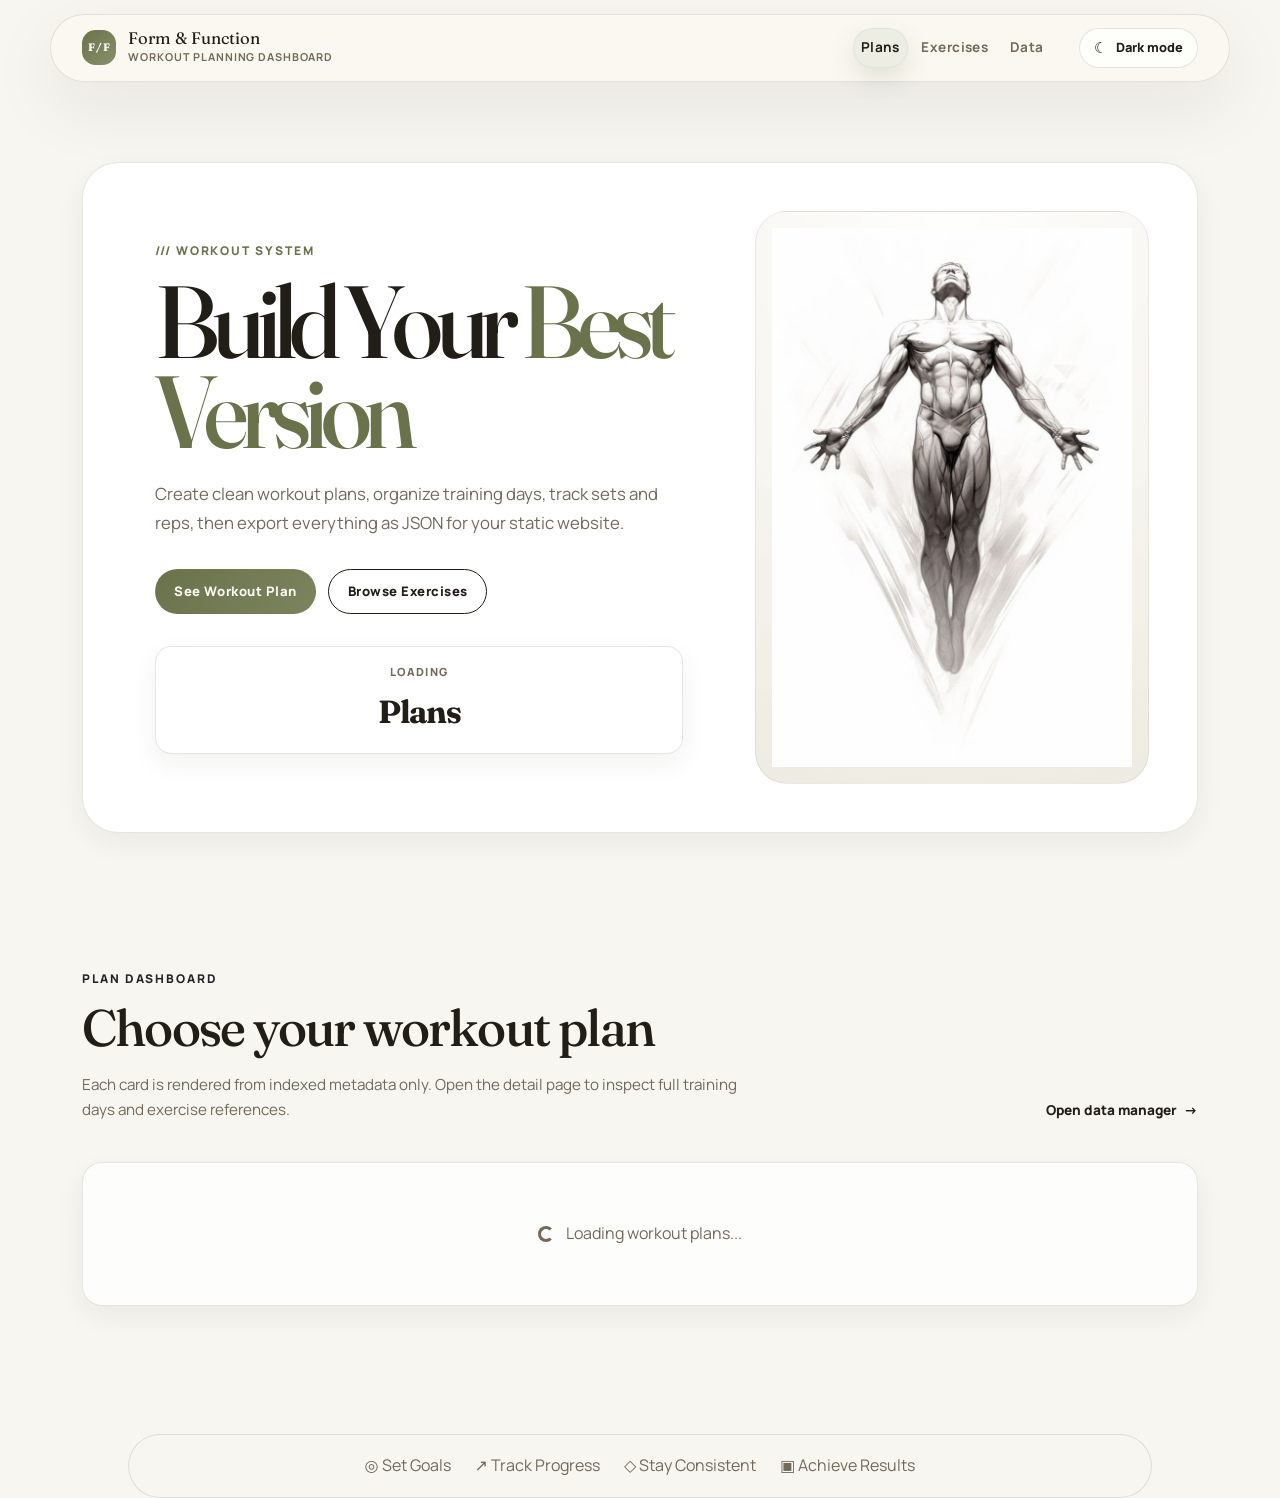
==== commit 98fc38f4: "Merge pull request #3 from duyduyly/v3 V3" ====
--- a/index.html
+++ b/index.html
@@ -81,7 +81,7 @@
               as JSON for your static website.
             </p>
             <div class="home-hero-actions">
-              <a class="btn btn-dark" href="#plans-heading">Create Plan</a>
+              <a class="btn btn-dark" href="#plans-heading">See Workout Plan</a>
               <a class="btn btn-outline-dark" href="./exercises.html">Browse Exercises</a>
             </div>
             <div id="plan-metrics" class="hero-metrics" aria-live="polite">
@@ -107,27 +107,6 @@
 
     <section class="plans-section" aria-labelledby="plans-heading">
       <div class="container">
-        <div class="home-feature-grid row g-3 mb-5">
-          <div class="col-md-4">
-            <article class="soft-card h-100 p-4 d-flex gap-3">
-              <div class="icon-box"><i class="bi bi-calendar-week"></i></div>
-              <div><h3 class="h5 fw-bold">Weekly Plan</h3><p class="muted-text mb-0">Organize your training by week, day, and muscle group.</p></div>
-            </article>
-          </div>
-          <div class="col-md-4">
-            <article class="soft-card h-100 p-4 d-flex gap-3">
-              <div class="icon-box"><i class="bi bi-collection"></i></div>
-              <div><h3 class="h5 fw-bold">Exercise Library</h3><p class="muted-text mb-0">Filter exercises by target muscle, equipment, and level.</p></div>
-            </article>
-          </div>
-          <div class="col-md-4">
-            <article class="soft-card h-100 p-4 d-flex gap-3">
-              <div class="icon-box"><i class="bi bi-download"></i></div>
-              <div><h3 class="h5 fw-bold">Export JSON</h3><p class="muted-text mb-0">Download plan data and exercise data for GitHub usage.</p></div>
-            </article>
-          </div>
-        </div>
-
         <div class="section-heading">
           <div>
             <p class="eyebrow text-dark mb-2">Plan dashboard</p>
--- a/assets/scss/main.css
+++ b/assets/scss/main.css
@@ -9,21 +9,21 @@
   --color-primary-dark: #56623d;
   --color-primary-soft: #eceee4;
   --color-border: rgba(33, 29, 23, 0.11);
-  --text-primary: var(--color-text);
-  --text-muted: var(--color-muted);
+  --text-primary: #211d17;
+  --text-muted: #72695b;
   --text-inverse: #fbf8f1;
   --text-inverse-soft: rgba(251, 248, 241, 0.72);
-  --surface-page: var(--color-bg);
-  --surface-card: var(--color-surface);
-  --surface-primary: var(--color-primary);
-  --surface-primary-soft: var(--color-primary-soft);
+  --surface-page: #f7f6f1;
+  --surface-card: #ffffff;
+  --surface-primary: #69724a;
+  --surface-primary-soft: #eceee4;
   --surface-panel: rgba(255, 255, 255, 0.72);
   --surface-strong: rgba(255, 255, 255, 0.82);
-  --surface-alt: var(--color-primary-soft);
+  --surface-alt: #eceee4;
   --surface-dark: #211d17;
   --surface-shell: rgba(255, 252, 246, 0.62);
   --surface-cream: rgba(247, 243, 234, 0.92);
-  --border-soft: var(--color-border);
+  --border-soft: rgba(33, 29, 23, 0.11);
   --shell-border: rgba(255, 255, 255, 0.65);
   --hero-panel-border: rgba(105, 114, 74, 0.12);
   --radius-pill: 999px;
@@ -33,7 +33,7 @@
   --shadow-soft: 0 18px 50px rgba(33, 33, 25, 0.08);
   --shadow-card: 0 10px 28px rgba(33, 33, 25, 0.06);
   --shadow: 0 24px 70px rgba(34, 28, 20, 0.08);
-  --card-shadow-soft: var(--shadow-card);
+  --card-shadow-soft: 0 10px 28px rgba(33, 33, 25, 0.06);
   --container-width: 1100px;
   --container-shell-width: 1180px;
   --header-height: 44px;
@@ -47,8 +47,8 @@
   --space-7: 48px;
   --font-family-heading: "Fraunces", Georgia, serif;
   --font-family-body: "Manrope", system-ui, sans-serif;
-  --font-heading: var(--font-family-heading);
-  --font-body: var(--font-family-body);
+  --font-heading: Fraunces, Georgia, serif;
+  --font-body: Manrope, system-ui, sans-serif;
   --font-size-xs: 11px;
   --font-size-sm: 13px;
   --font-size-md: 15px;
@@ -56,22 +56,22 @@
   --font-size-eyebrow: 10px;
   --font-size-page-title: clamp(38px, 5vw, 52px);
   --font-size-body-sm: 13px;
-  --ink: var(--text-primary);
-  --ink-soft: var(--text-muted);
-  --paper: var(--surface-page);
-  --paper-light: var(--surface-card);
-  --moss: var(--color-primary);
+  --ink: #211d17;
+  --ink-soft: #72695b;
+  --paper: #f7f6f1;
+  --paper-light: #ffffff;
+  --moss: #69724a;
   --lime: #d9dfbf;
-  --line: var(--border-soft);
-  --color-accent: var(--color-primary-soft);
+  --line: rgba(33, 29, 23, 0.11);
+  --color-accent: #eceee4;
   --color-accent-contrast: #211d17;
   --nav-bg: rgba(251, 248, 241, 0.74);
-  --nav-link: var(--color-muted);
-  --nav-link-active-bg: var(--color-primary-soft);
-  --nav-link-active-text: var(--color-text);
-  --nav-toggler-border: var(--color-border);
-  --accent-gradient: linear-gradient(135deg, var(--color-primary), #889169);
-  --badge-bg: var(--color-primary);
+  --nav-link: #72695b;
+  --nav-link-active-bg: #eceee4;
+  --nav-link-active-text: #211d17;
+  --nav-toggler-border: rgba(33, 29, 23, 0.11);
+  --accent-gradient: linear-gradient(135deg, #69724a, #889169);
+  --badge-bg: #69724a;
   --badge-text: #ffffff;
   --muted-panel: #f0ebdf;
   --warning-border: rgba(63, 125, 88, 0.14);
@@ -82,8 +82,8 @@
   --warning-bg: #fff3cd;
   --warning-text: #664d03;
   --toggle-bg: rgba(255, 255, 255, 0.7);
-  --toggle-border: var(--color-border);
-  --toggle-text: var(--color-text);
+  --toggle-border: rgba(33, 29, 23, 0.11);
+  --toggle-text: #211d17;
   --focus-ring: rgba(63, 125, 88, 0.18);
   color-scheme: light;
 }
@@ -97,34 +97,34 @@
   --color-primary-dark: #889169;
   --color-primary-soft: #2f3123;
   --color-border: rgba(245, 239, 230, 0.1);
-  --text-primary: var(--color-text);
-  --text-muted: var(--color-muted);
-  --text-inverse: var(--color-text);
+  --text-primary: #f4efe4;
+  --text-muted: #b4ab9c;
+  --text-inverse: #f4efe4;
   --text-inverse-soft: rgba(245, 239, 230, 0.74);
-  --surface-page: var(--color-bg);
-  --surface-card: var(--color-surface);
-  --surface-primary: var(--color-primary);
-  --surface-primary-soft: var(--color-primary-soft);
+  --surface-page: #171511;
+  --surface-card: #1f1b15;
+  --surface-primary: #aab38a;
+  --surface-primary-soft: #2f3123;
   --surface-panel: rgba(39, 35, 28, 0.76);
   --surface-strong: rgba(39, 35, 28, 0.9);
-  --surface-alt: var(--color-primary-soft);
+  --surface-alt: #2f3123;
   --surface-dark: #0f0f0d;
   --surface-shell: rgba(39, 35, 28, 0.82);
   --surface-cream: rgba(39, 35, 28, 0.9);
-  --border-soft: var(--color-border);
+  --border-soft: rgba(245, 239, 230, 0.1);
   --shell-border: rgba(245, 239, 230, 0.08);
   --hero-panel-border: rgba(105, 114, 74, 0.12);
   --shadow-soft: 0 18px 50px rgba(0, 0, 0, 0.32);
   --shadow-card: 0 10px 28px rgba(0, 0, 0, 0.24);
   --shadow: 0 26px 64px rgba(0, 0, 0, 0.45);
-  --card-shadow-soft: var(--shadow-card);
+  --card-shadow-soft: 0 10px 28px rgba(0, 0, 0, 0.24);
   --nav-bg: rgba(23, 21, 17, 0.74);
-  --nav-link: var(--color-muted);
-  --nav-link-active-bg: var(--color-primary-soft);
-  --nav-link-active-text: var(--color-text);
+  --nav-link: #b4ab9c;
+  --nav-link-active-bg: #2f3123;
+  --nav-link-active-text: #f4efe4;
   --nav-toggler-border: rgba(236, 241, 234, 0.16);
-  --accent-gradient: linear-gradient(135deg, var(--color-primary), #889169);
-  --badge-bg: var(--color-primary);
+  --accent-gradient: linear-gradient(135deg, #aab38a, #889169);
+  --badge-bg: #aab38a;
   --badge-text: #10100d;
   --muted-panel: #26221c;
   --warning-border: rgba(116, 165, 127, 0.18);
@@ -134,9 +134,9 @@
   --error-text: #f4b5be;
   --warning-bg: #40331a;
   --warning-text: #f2db9c;
-  --toggle-bg: var(--color-primary-soft);
+  --toggle-bg: #2f3123;
   --toggle-border: rgba(236, 241, 234, 0.12);
-  --toggle-text: var(--color-text);
+  --toggle-text: #f4efe4;
   --focus-ring: rgba(116, 165, 127, 0.26);
   color-scheme: dark;
 }
@@ -206,7 +206,7 @@
 }
 
 .eyebrow {
-  color: var(--lime);
+  color: var(--color-primary-dark);
 }
 
 .section-title {
@@ -266,10 +266,10 @@
 .meta-chip,
 .plan-meta-chip {
   align-items: center;
-  background: rgba(233, 228, 214, 0.82);
-  border: 1px solid rgba(105, 114, 74, 0.12);
+  background: var(--surface-primary-soft);
+  border: 1px solid var(--border-soft);
   border-radius: 999px;
-  color: var(--ink);
+  color: var(--color-text);
   display: inline-flex;
   font-size: 0.68rem;
   font-weight: 800;
@@ -482,8 +482,8 @@
 
 .home-navbar .nav-link:hover,
 .home-navbar .nav-link:focus {
-  background: rgba(233, 228, 214, 0.4);
-  color: var(--color-text);
+  background: var(--nav-link-active-bg);
+  color: var(--nav-link-active-text);
 }
 
 .home-navbar .nav-link.active {
@@ -514,7 +514,7 @@
 .theme-toggle:hover,
 .theme-toggle:focus {
   background: var(--nav-link-active-bg);
-  color: var(--color-text);
+  color: var(--nav-link-active-text);
 }
 
 .theme-toggle:focus-visible {
@@ -544,16 +544,29 @@
     top: 0.5rem;
   }
   .home-navbar .container {
+    align-items: center;
     flex-wrap: wrap;
     gap: 0.75rem;
   }
+  .site-nav-shell {
+    justify-content: space-between;
+    width: 100%;
+  }
+  .home-navbar .navbar-brand {
+    flex: 1 1 auto;
+    min-width: 0;
+  }
   .brand-subtitle {
     display: none;
+  }
+  .home-navbar .navbar-toggler {
+    margin-left: auto;
   }
   .home-navbar .navbar-collapse {
     flex-basis: 100%;
     margin-left: 0;
     padding-top: 0;
+    width: 100%;
   }
   .site-nav-panel {
     background: var(--surface-shell);
@@ -577,8 +590,8 @@
     padding-inline: 0.95rem;
   }
   .home-navbar .nav-link.active {
-    background: rgba(233, 228, 214, 0.82);
-    color: var(--color-text);
+    background: var(--nav-link-active-bg);
+    color: var(--nav-link-active-text);
     box-shadow: inset 0 0 0 1px rgba(105, 114, 74, 0.08);
   }
   .theme-toggle {
@@ -684,15 +697,15 @@
 }
 
 .btn.btn--secondary {
-  background: rgba(255, 255, 255, 0.72);
+  background: var(--surface-card);
   border-color: var(--border-soft);
   color: var(--text-primary);
 }
 
 .btn.btn--secondary:hover,
 .btn.btn--secondary:focus-visible {
-  background: #fff;
-  border-color: rgba(105, 114, 74, 0.22);
+  background: var(--surface-panel);
+  border-color: var(--color-border);
   color: var(--text-primary);
 }
 
@@ -903,10 +916,10 @@
 }
 
 .manager-status-chip {
-  background: rgba(233, 228, 214, 0.82);
-  border: 1px solid rgba(105, 114, 74, 0.12);
+  background: var(--surface-primary-soft);
+  border: 1px solid var(--border-soft);
   border-radius: 999px;
-  color: var(--ink);
+  color: var(--color-text);
   display: inline-flex;
   font-size: 0.68rem;
   font-weight: 800;
@@ -922,7 +935,7 @@
 }
 
 .manager-health-card {
-  background: rgba(255, 255, 255, 0.58);
+  background: var(--surface-panel);
   border: 1px solid var(--line);
   border-radius: 1rem;
   display: grid;
@@ -946,7 +959,7 @@
 }
 
 .manager-health-card small {
-  color: var(--ink-soft);
+  color: var(--color-muted);
   font-size: 0.78rem;
   line-height: 1.45;
 }
@@ -986,10 +999,30 @@
   text-align: center;
 }
 
+.modal {
+  --bs-backdrop-opacity: 0.72;
+  z-index: 2000;
+}
+
+.modal-backdrop {
+  background-color: #000;
+  z-index: 1990;
+}
+
+.modal-backdrop.show {
+  opacity: 0.72;
+}
+
+.modal-open {
+  overflow: hidden;
+}
+
 .workout-modal {
-  background: var(--surface-elevated);
-  border: 0;
+  background-color: var(--surface-card);
+  border: 1px solid var(--line);
   border-radius: 1.25rem;
+  box-shadow: 0 24px 80px rgba(0, 0, 0, 0.35);
+  overflow: hidden;
 }
 
 .workout-modal .modal-header {
@@ -1009,6 +1042,10 @@
   padding: 1.5rem;
 }
 
+.modal-dialog-centered .modal-content.workout-modal {
+  max-height: calc(100vh - 3rem);
+}
+
 .exercise-description {
   color: var(--ink-soft);
   font-size: 1rem;
@@ -1031,7 +1068,7 @@
 }
 
 .story-slider {
-  background: var(--surface-dark);
+  background: var(--color-surface);
   border-radius: 1rem;
   overflow: hidden;
   position: relative;
@@ -1070,17 +1107,19 @@
 
 .story-slider .carousel-item {
   align-items: center;
-  background: var(--surface-dark);
+  background: var(--color-surface);
   justify-content: center;
   min-height: clamp(24rem, 65vh, 46rem);
 }
 
 .story-image {
+  background: var(--color-surface);
   display: block;
   height: clamp(24rem, 65vh, 46rem);
   margin-inline: auto;
   max-width: 100%;
   object-fit: contain;
+  border-radius: inherit;
   width: 100%;
 }
 
@@ -1329,7 +1368,7 @@
   transition: box-shadow 180ms ease, transform 180ms ease;
 }
 .plan-card:hover {
-  box-shadow: var(--shadow);
+  box-shadow: 0 24px 70px rgba(34, 28, 20, 0.08);
   transform: translateY(-5px);
 }
 
@@ -1364,10 +1403,10 @@
 }
 
 .plan-state-chip {
-  background: rgba(105, 114, 74, 0.12);
-  border: 1px solid rgba(105, 114, 74, 0.14);
+  background: var(--surface-primary-soft);
+  border: 1px solid var(--border-soft);
   border-radius: 999px;
-  color: var(--ink);
+  color: var(--color-text);
   display: inline-flex;
   font-size: 0.67rem;
   font-weight: 800;
@@ -1446,7 +1485,9 @@
 }
 
 .plan-meta-chip {
-  background: rgba(233, 228, 214, 0.82);
+  background: var(--surface-primary-soft);
+  border: 1px solid var(--border-soft);
+  color: var(--color-text);
 }
 
 .day-count {
@@ -1631,7 +1672,7 @@
   transition: box-shadow 180ms ease, transform 180ms ease;
 }
 .exercise-card:hover {
-  box-shadow: var(--shadow);
+  box-shadow: 0 24px 70px rgba(34, 28, 20, 0.08);
   transform: translateY(-5px);
 }
 
@@ -1651,10 +1692,10 @@
 }
 
 .exercise-media-chip {
-  background: rgba(255, 255, 255, 0.74);
-  border: 1px solid rgba(105, 114, 74, 0.12);
+  background: var(--surface-primary-soft);
+  border: 1px solid var(--border-soft);
   border-radius: 999px;
-  color: var(--ink);
+  color: var(--color-text);
   display: inline-flex;
   font-size: 0.67rem;
   font-weight: 800;
@@ -1696,7 +1737,7 @@
 }
 
 .exercise-record-item {
-  background: rgba(255, 255, 255, 0.52);
+  background: var(--surface-panel);
   border: 1px solid var(--line);
   border-radius: 0.95rem;
   display: grid;
@@ -1738,7 +1779,7 @@
 }
 
 .exercise-thumb {
-  background: rgba(255, 255, 255, 0.55);
+  background: var(--surface-card);
   border-radius: 1rem;
   height: 11rem;
   object-fit: cover;
@@ -1881,10 +1922,10 @@
 }
 
 .day-set-count {
-  background: rgba(105, 114, 74, 0.12);
-  border: 1px solid rgba(105, 114, 74, 0.14);
+  background: var(--surface-primary-soft);
+  border: 1px solid var(--border-soft);
   border-radius: 999px;
-  color: var(--ink);
+  color: var(--color-text);
   font-size: 0.72rem;
   font-weight: 800;
   padding: 0.45rem 0.7rem;
@@ -2024,7 +2065,7 @@
 }
 
 .workout-stat {
-  background: rgba(232, 228, 214, 0.72);
+  background: var(--surface-primary-soft);
   border-radius: 0.85rem;
   display: grid;
   min-width: 4.5rem;
@@ -2239,6 +2280,9 @@
 
 .review-stats > div {
   display: grid;
+  background: var(--surface-panel);
+  border: 1px solid var(--line);
+  border-radius: var(--radius-md);
   padding: 0.9rem;
 }
 
@@ -2341,7 +2385,7 @@
 }
 
 .day-editor {
-  background: rgba(233, 228, 214, 0.62);
+  background: var(--surface-primary-soft);
   border-radius: 1.15rem;
   padding: 1rem;
 }
@@ -2424,5 +2468,3 @@
     flex-direction: column;
   }
 }
-
-/*# sourceMappingURL=main.css.map */
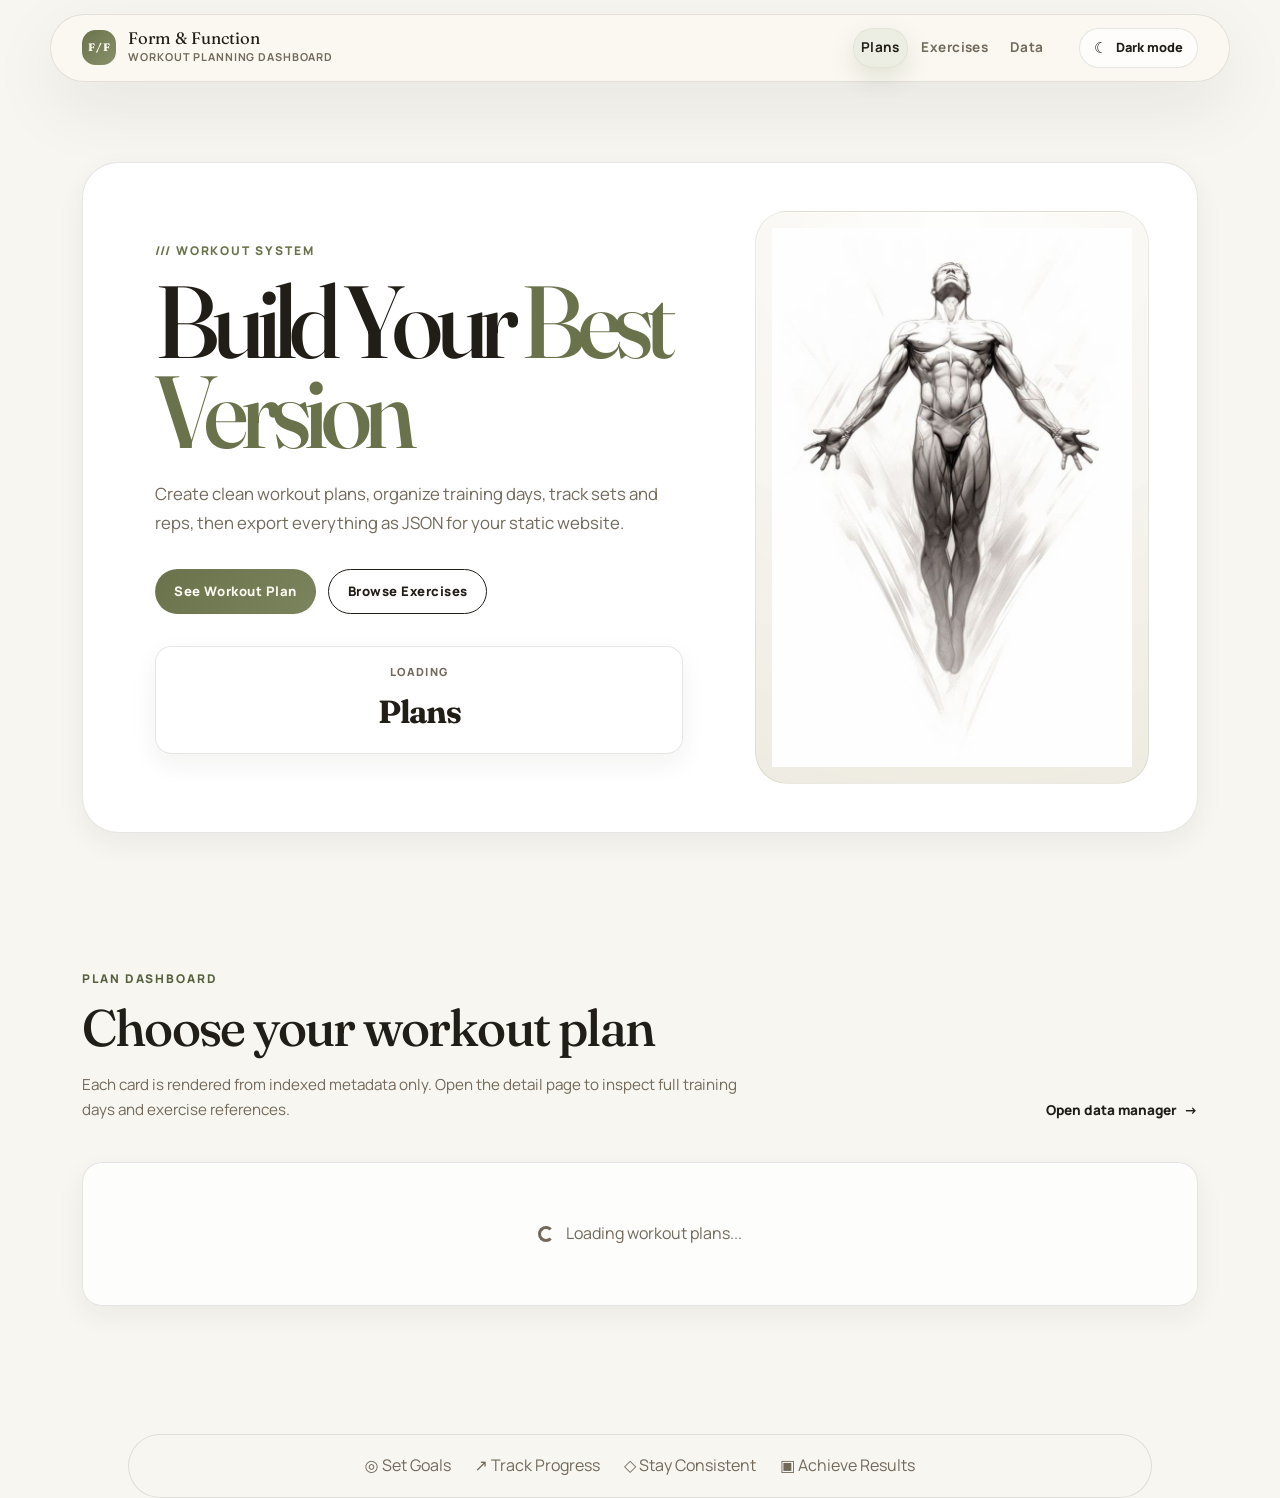
==== commit 705cc53d: "[v3] | Fix text is same color dark mode." ====
--- a/index.html
+++ b/index.html
@@ -109,7 +109,7 @@
       <div class="container">
         <div class="section-heading">
           <div>
-            <p class="eyebrow text-dark mb-2">Plan dashboard</p>
+            <p class="eyebrow mb-2">Plan dashboard</p>
             <h2 id="plans-heading" class="mb-0">Choose your workout plan</h2>
             <p class="plan-section-copy mb-0">Each card is rendered from indexed metadata only. Open the detail page to inspect full training days and exercise references.</p>
           </div>
--- a/assets/scss/main.css
+++ b/assets/scss/main.css
@@ -56,23 +56,23 @@
   --font-size-eyebrow: 10px;
   --font-size-page-title: clamp(38px, 5vw, 52px);
   --font-size-body-sm: 13px;
-  --ink: #211d17;
-  --ink-soft: #72695b;
-  --paper: #f7f6f1;
-  --paper-light: #ffffff;
-  --moss: #69724a;
+  --ink: var(--text-primary);
+  --ink-soft: var(--text-muted);
+  --paper: var(--surface-page);
+  --paper-light: var(--surface-card);
+  --moss: var(--color-primary);
   --lime: #d9dfbf;
-  --line: rgba(33, 29, 23, 0.11);
-  --color-accent: #eceee4;
+  --line: var(--border-soft);
+  --color-accent: var(--color-primary-soft);
   --color-accent-contrast: #211d17;
   --nav-bg: rgba(251, 248, 241, 0.74);
-  --nav-link: #72695b;
-  --nav-link-active-bg: #eceee4;
-  --nav-link-active-text: #211d17;
-  --nav-toggler-border: rgba(33, 29, 23, 0.11);
+  --nav-link: var(--text-muted);
+  --nav-link-active-bg: var(--color-primary-soft);
+  --nav-link-active-text: var(--text-primary);
+  --nav-toggler-border: var(--border-soft);
   --accent-gradient: linear-gradient(135deg, #69724a, #889169);
   --badge-bg: #69724a;
-  --badge-text: #ffffff;
+  --badge-text: var(--color-accent-contrast);
   --muted-panel: #f0ebdf;
   --warning-border: rgba(63, 125, 88, 0.14);
   --success-bg: #d1e7dd;
@@ -81,9 +81,9 @@
   --error-text: #842029;
   --warning-bg: #fff3cd;
   --warning-text: #664d03;
-  --toggle-bg: rgba(255, 255, 255, 0.7);
-  --toggle-border: rgba(33, 29, 23, 0.11);
-  --toggle-text: #211d17;
+  --toggle-bg: var(--surface-panel);
+  --toggle-border: var(--border-soft);
+  --toggle-text: var(--text-primary);
   --focus-ring: rgba(63, 125, 88, 0.18);
   color-scheme: light;
 }
@@ -119,13 +119,13 @@
   --shadow: 0 26px 64px rgba(0, 0, 0, 0.45);
   --card-shadow-soft: 0 10px 28px rgba(0, 0, 0, 0.24);
   --nav-bg: rgba(23, 21, 17, 0.74);
-  --nav-link: #b4ab9c;
+  --nav-link: var(--text-muted);
   --nav-link-active-bg: #2f3123;
-  --nav-link-active-text: #f4efe4;
-  --nav-toggler-border: rgba(236, 241, 234, 0.16);
+  --nav-link-active-text: var(--text-primary);
+  --nav-toggler-border: var(--border-soft);
   --accent-gradient: linear-gradient(135deg, #aab38a, #889169);
   --badge-bg: #aab38a;
-  --badge-text: #10100d;
+  --badge-text: var(--color-accent-contrast);
   --muted-panel: #26221c;
   --warning-border: rgba(116, 165, 127, 0.18);
   --success-bg: #123227;
@@ -134,9 +134,9 @@
   --error-text: #f4b5be;
   --warning-bg: #40331a;
   --warning-text: #f2db9c;
-  --toggle-bg: #2f3123;
-  --toggle-border: rgba(236, 241, 234, 0.12);
-  --toggle-text: #f4efe4;
+  --toggle-bg: var(--surface-panel);
+  --toggle-border: var(--border-soft);
+  --toggle-text: var(--text-primary);
   --focus-ring: rgba(116, 165, 127, 0.26);
   color-scheme: dark;
 }
@@ -863,7 +863,7 @@
 }
 
 .dashboard-stat strong {
-  color: var(--ink);
+  color: var(--color-text);
   font-family: var(--font-heading);
   font-size: clamp(1.4rem, 3vw, 2rem);
   letter-spacing: -0.04em;
@@ -885,7 +885,7 @@
 }
 
 .hero-metric strong {
-  color: var(--ink);
+  color: var(--color-text);
   font-family: var(--font-heading);
   font-size: clamp(1.4rem, 3vw, 2rem);
   letter-spacing: -0.04em;
@@ -953,7 +953,7 @@
 }
 
 .manager-health-card strong {
-  color: var(--ink);
+  color: var(--color-text);
   font-family: var(--font-heading);
   font-size: 1.25rem;
 }
@@ -1062,6 +1062,7 @@
 }
 
 .detail-value {
+  color: var(--color-text);
   font-family: var(--font-heading);
   font-size: 1.35rem;
   margin: 0.25rem 0 1.25rem;
@@ -1330,7 +1331,7 @@
 }
 
 .hero-metric strong {
-  color: var(--ink);
+  color: var(--color-text);
   font-family: var(--font-heading);
   font-size: clamp(1.4rem, 3vw, 2rem);
   letter-spacing: -0.04em;
@@ -1713,6 +1714,7 @@
 }
 
 .exercise-card-body h3 {
+  color: var(--color-text);
   font-family: var(--font-heading);
   font-size: 1.7rem;
   letter-spacing: -0.03em;
@@ -1754,7 +1756,7 @@
 }
 
 .exercise-record-item strong {
-  color: var(--ink);
+  color: var(--color-text);
   font-size: 0.9rem;
 }
 
@@ -1814,7 +1816,7 @@
 }
 
 .exercise-id-panel code {
-  color: var(--ink);
+  color: var(--color-text);
   display: block;
   margin-top: 0.35rem;
   overflow-wrap: anywhere;
@@ -1896,6 +1898,7 @@
 }
 
 .day-heading-copy strong {
+  color: var(--color-text);
   font-family: var(--font-heading);
   font-size: 1.3rem;
 }
@@ -2073,7 +2076,7 @@
 }
 
 .workout-stat strong {
-  color: var(--ink);
+  color: var(--color-text);
   font-size: 0.88rem;
   margin-top: 0.15rem;
 }
@@ -2093,7 +2096,7 @@
 .workout-note-panel {
   background: var(--surface-alt);
   border-radius: 0.9rem;
-  color: var(--ink-soft);
+  color: var(--text-muted);
   line-height: 1.6;
   margin-top: 1.25rem;
   padding: 1rem;
@@ -2272,7 +2275,7 @@
 }
 
 .manager-panel-title {
-  color: var(--ink);
+  color: var(--color-text);
   font-family: var(--font-heading);
   font-size: clamp(1.35rem, 3vw, 1.8rem);
   letter-spacing: -0.03em;
@@ -2287,6 +2290,7 @@
 }
 
 .review-stats strong {
+  color: var(--color-text);
   font-family: var(--font-heading);
   font-size: 1.65rem;
 }
@@ -2360,6 +2364,7 @@
 }
 
 .editor-card-heading strong {
+  color: var(--color-text);
   font-family: var(--font-heading);
   font-size: 1.4rem;
 }
